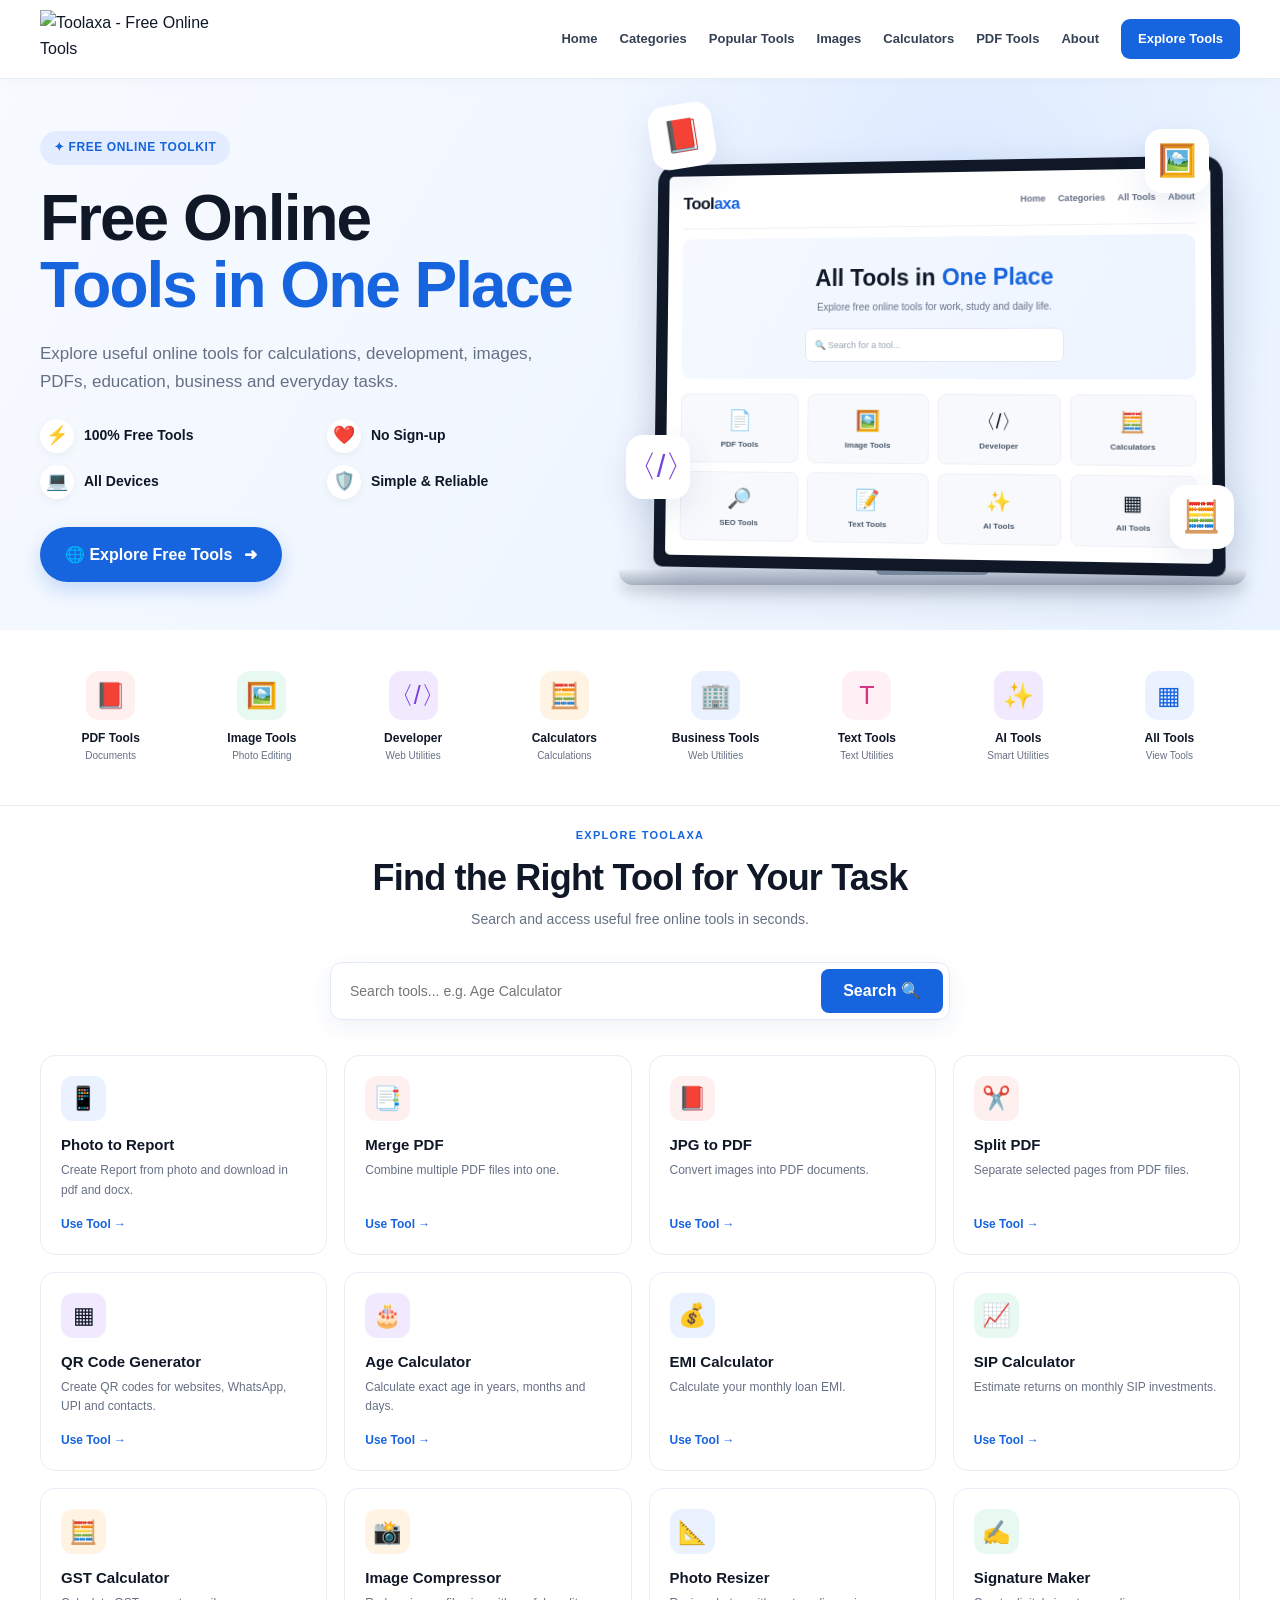
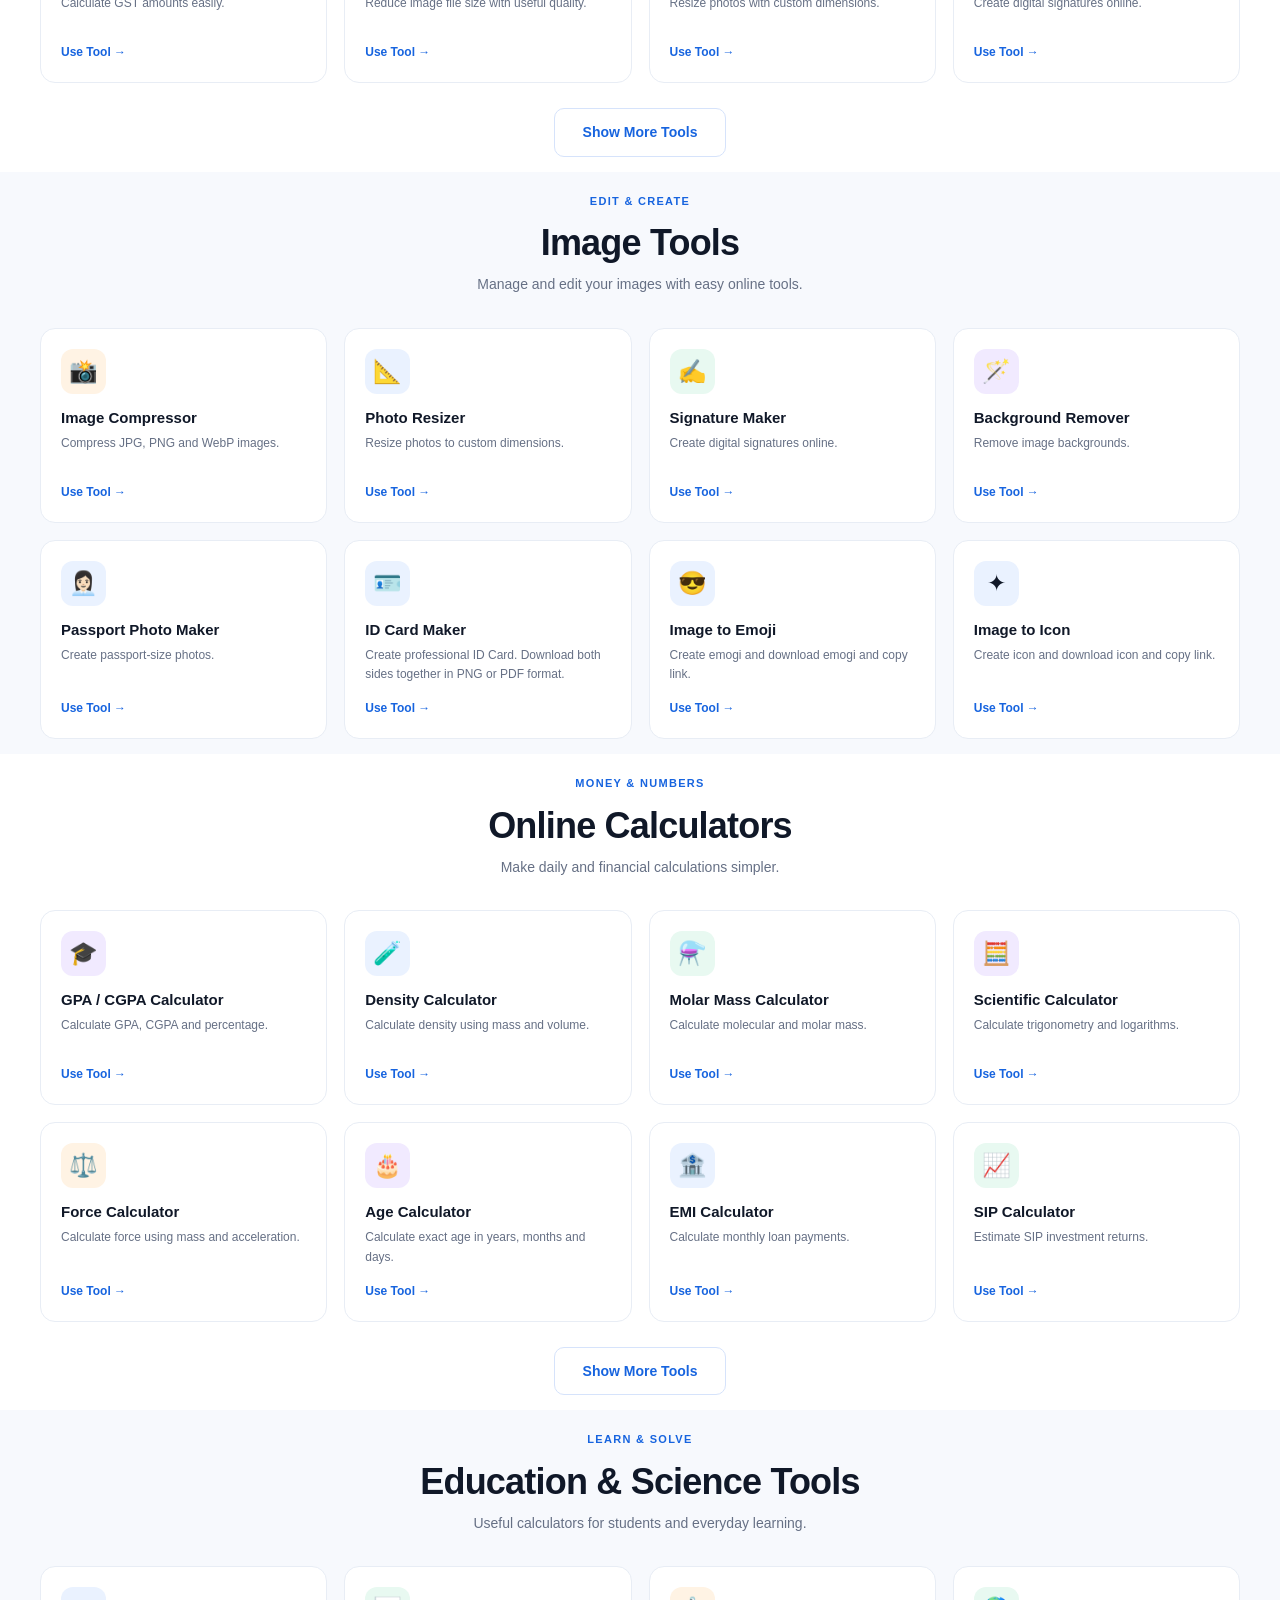
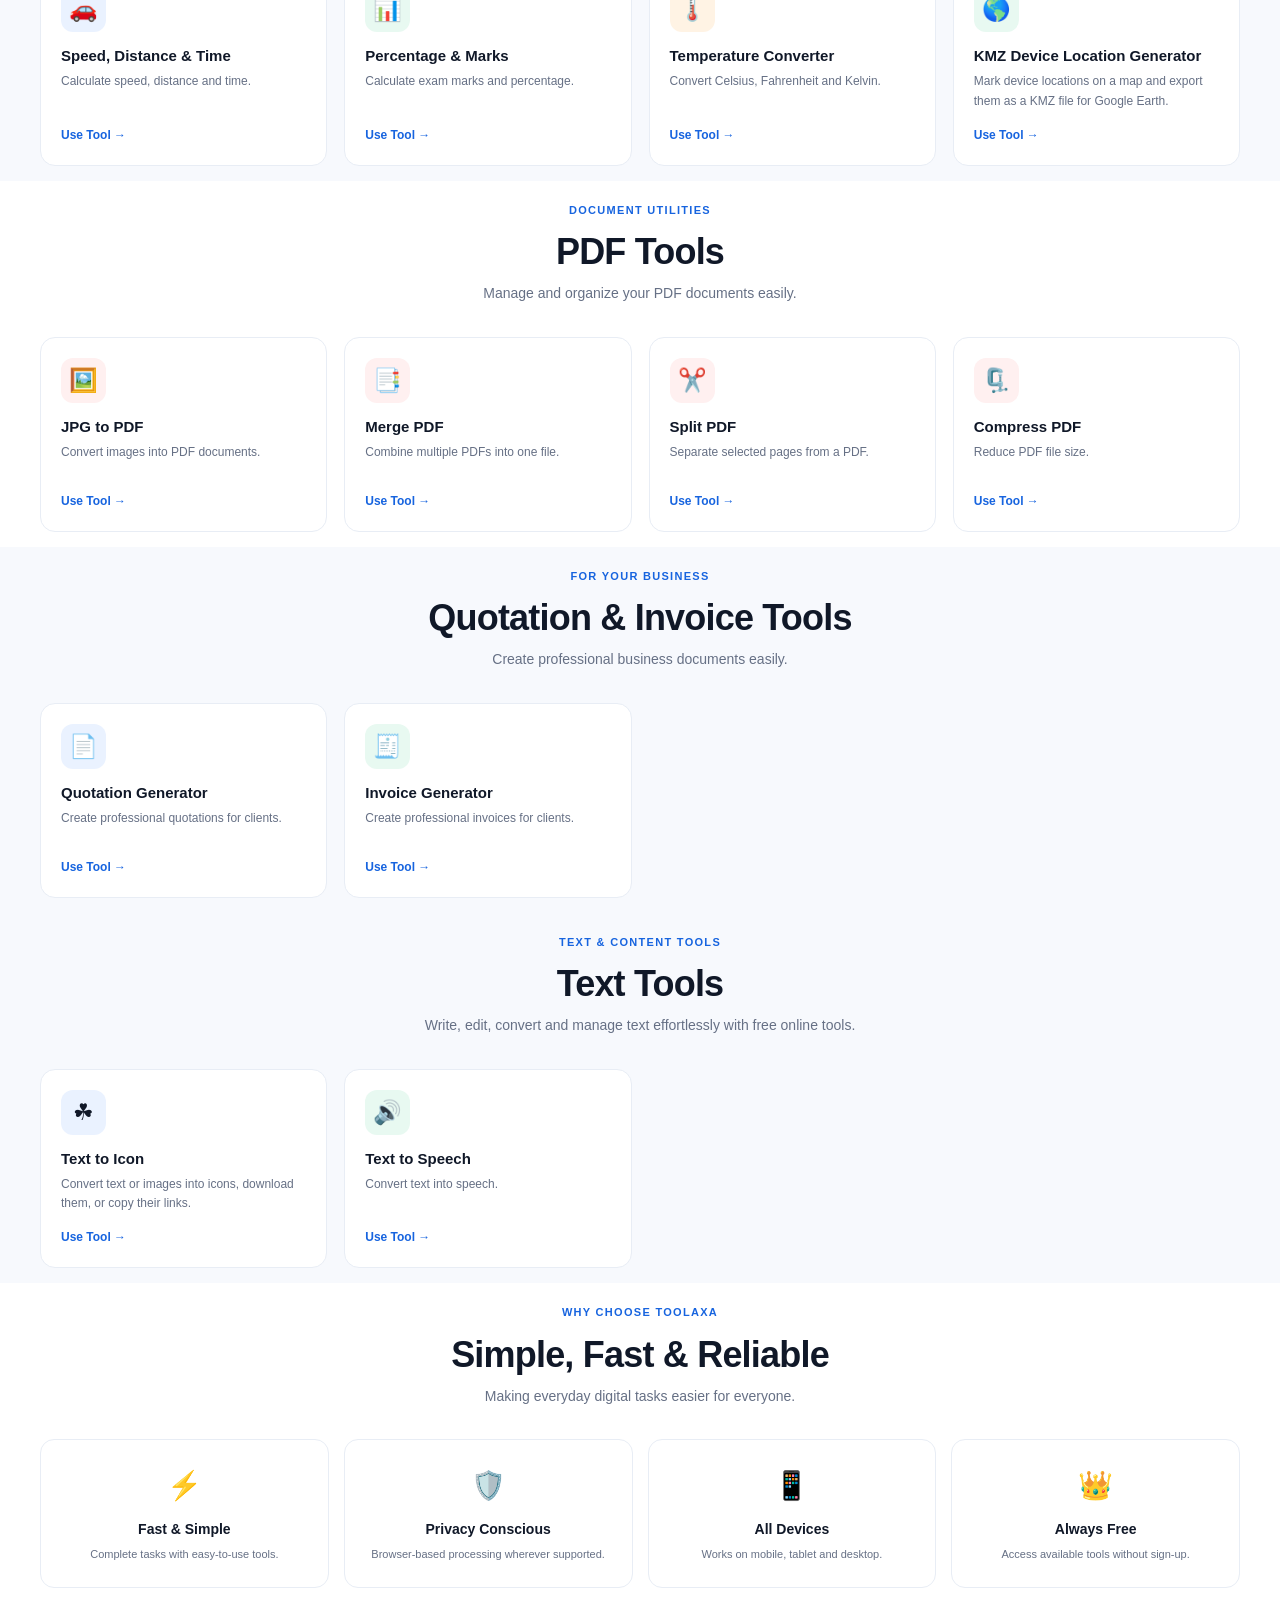
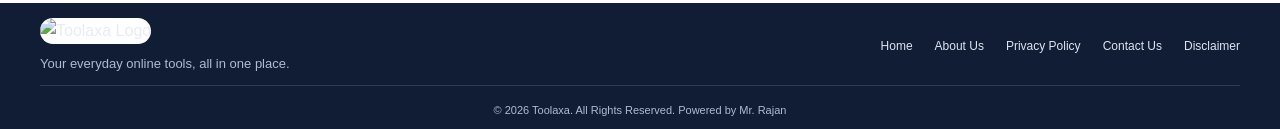
==== index.html @ 2c28c1c3 "some changes in photo-report-maker" ====
<!DOCTYPE html>
<html lang="en">
<head>
<meta charset="UTF-8">
<meta name="viewport" content="width=device-width, initial-scale=1.0">

<meta name="google-adsense-account" content="ca-pub-8835121966907756">

<title>Toolaxa - Free Online Tools in One Place</title>

<meta name="description" content="Explore free online tools at Toolaxa. Use calculators, PDF tools, image tools, education tools and business utilities. Fast, simple and free.">
<meta name="robots" content="index, follow">
<meta name="theme-color" content="#1764df">
<meta name="google-site-verification" content="oLRbp0exIiNsVlyNDaDzxBgcRH5KpdTVX0psPuLf41I">

<link rel="canonical" href="https://toolaxa.com/">
<link rel="icon" type="image/png" href="assets/images/favicon.png">

<meta property="og:type" content="website">
<meta property="og:title" content="Toolaxa - Free Online Tools">
<meta property="og:description" content="Free online tools for work, study and daily life.">
<meta property="og:url" content="https://toolaxa.com/">
<meta property="og:site_name" content="Toolaxa">
<meta name="twitter:card" content="summary">
<meta name="twitter:title" content="Toolaxa - Free Online Tools">
<meta name="twitter:description" content="Explore free online tools for everyday tasks.">

<!-- Google Analytics -->
<script async src="https://www.googletagmanager.com/gtag/js?id=G-05KPNRM3X5"></script>
<script>
window.dataLayer = window.dataLayer || [];
function gtag(){dataLayer.push(arguments);}
gtag('js', new Date());
gtag('config', 'G-05KPNRM3X5');
</script>

<style>
:root {
  --blue:#1764df;
  --dark-blue:#104bb4;
  --ink:#101828;
  --muted:#667085;
  --line:#e8edf5;
  --bg:#f5f9ff;
  --white:#fff;
  --shadow:0 12px 35px rgba(30,70,140,.10);
}

* {box-sizing:border-box;margin:0;padding:0;}

html {
  scroll-behavior:smooth;
  scroll-padding-top:90px;
}

body {
  font-family:Inter,Arial,Helvetica,sans-serif;
  color:var(--ink);
  background:#fff;
  line-height:1.6;
}

a {text-decoration:none;color:inherit;}
button,input {font:inherit;}
.container {width:min(1200px,calc(100% - 40px));margin:auto;}

/* HEADER */

.header {
  position:sticky;
  top:0;
  z-index:1000;
  background:rgba(255,255,255,.97);
  border-bottom:1px solid var(--line);
  box-shadow:0 3px 15px rgba(0,0,0,.025);
}

.nav {
  min-height:78px;
  display:flex;
  justify-content:space-between;
  align-items:center;
  gap:20px;
}

.logo img {
  width:195px;
  max-height:58px;
  object-fit:contain;
  display:block;
}

.nav-links {
  display:flex;
  align-items:center;
  gap:22px;
}

.nav-links a {
  font-size:13px;
  font-weight:700;
  color:#344054;
}

.nav-links a:hover {color:var(--blue);}

.nav-links .nav-btn {
  background:var(--blue);
  color:white;
  padding:10px 17px;
  border-radius:9px;
}

.menu-btn {
  display:none;
  border:1px solid var(--line);
  background:#fff;
  border-radius:9px;
  width:42px;
  height:42px;
  font-size:23px;
  cursor:pointer;
}

/* HERO */

.hero {
  position:relative;
  overflow:hidden;
  padding:25px 0 20px;
  background:
    radial-gradient(circle at 75% 20%,#dceaff 0,transparent 35%),
    linear-gradient(120deg,#f7faff,#eaf3ff);
}

.hero-grid {
  display:grid;
  grid-template-columns: .95fr 1.05fr;
  align-items:center;
  gap:30px;
}

.hero-content {position:relative;z-index:2;}

.eyebrow {
  display:inline-block;
  padding:7px 14px;
  border-radius:30px;
  background:#e4edff;
  color:var(--blue);
  font-weight:800;
  font-size:12px;
  letter-spacing:.6px;
}

.hero h1 {
  font-size:clamp(38px,5vw,64px);
  line-height:1.06;
  letter-spacing:-2px;
  margin:20px 0;
  font-weight:850;
}

.hero h1 span {color:var(--blue);}

.hero-desc {
  font-size:17px;
  color:var(--muted);
  max-width:510px;
  margin-bottom:23px;
}

.hero-points {
  display:grid;
  grid-template-columns:1fr 1fr;
  gap:12px 18px;
  margin:24px 0 28px;
}

.hero-point {
  display:flex;
  align-items:center;
  gap:10px;
  font-weight:700;
  font-size:14px;
}

.point-icon {
  width:34px;
  height:34px;
  border-radius:50%;
  display:grid;
  place-items:center;
  background:white;
  font-size:18px;
  box-shadow:0 3px 10px rgba(0,0,0,.05);
}

.main-btn {
  display:inline-flex;
  align-items:center;
  gap:12px;
  background:var(--blue);
  color:white;
  padding:15px 25px;
  border-radius:50px;
  font-weight:800;
  font-size:16px;
  box-shadow:0 8px 20px rgba(23,100,223,.22);
  transition:.2s;
}

.main-btn:hover {
  background:var(--dark-blue);
  transform:translateY(-2px);
}

/* LAPTOP MOCKUP */

.hero-visual {
  position:relative;
  min-width:0;
  padding:25px 0;
}

.float-icon {
  position:absolute;
  width:64px;
  height:64px;
  border-radius:17px;
  display:grid;
  place-items:center;
  font-size:31px;
  background:white;
  box-shadow:var(--shadow);
  z-index:3;
  animation:float 4s ease-in-out infinite;
}

.fi1 {top:0;left:4%;color:#e53b46;transform:rotate(-9deg);}
.fi2 {top:5%;right:5%;color:#169d75;animation-delay:.5s;}
.fi3 {bottom:22%;left:0;color:#7844db;animation-delay:1s;}
.fi4 {bottom:12%;right:1%;color:#ed961d;animation-delay:1.5s;}

@keyframes float {
  0%,100% {margin-top:0;}
  50% {margin-top:-10px;}
}

.laptop {
  position:relative;
  width:100%;
  max-width:570px;
  margin:30px auto 0;
  z-index:2;
}

.laptop-screen {
  background:#101827;
  padding:12px;
  border-radius:19px 19px 9px 9px;
  box-shadow:0 18px 40px rgba(20,40,80,.22);
  transform:perspective(1000px) rotateY(-5deg) rotateX(2deg);
}

.screen-content {
  min-height:300px;
  border-radius:5px;
  overflow:hidden;
  background:white;
  padding:15px;
}

.demo-header {
  display:flex;
  justify-content:space-between;
  align-items:center;
  border-bottom:1px solid #edf0f5;
  padding-bottom:12px;
  gap:8px;
}

.demo-logo {
  font-size:17px;
  font-weight:900;
  letter-spacing:-.6px;
}

.demo-logo span {color:var(--blue);}

.demo-menu {
  display:flex;
  gap:12px;
  color:#667085;
  font-size:9px;
  font-weight:700;
}

.demo-hero {
  text-align:center;
  padding:28px 5px 17px;
  background:linear-gradient(120deg,#f5f9ff,#edf4ff);
  margin-top:10px;
  border-radius:9px;
}

.demo-hero h3 {
  font-size:23px;
  line-height:1.2;
  margin-bottom:7px;
}

.demo-hero h3 span {color:var(--blue);}

.demo-hero p {
  color:#667085;
  font-size:10px;
}

.demo-search {
  background:white;
  padding:9px;
  border:1px solid #e1e8f5;
  border-radius:7px;
  max-width:260px;
  margin:13px auto 0;
  text-align:left;
  color:#98a2b3;
  font-size:9px;
}

.demo-grid {
  display:grid;
  grid-template-columns:repeat(4,1fr);
  gap:9px;
  margin-top:15px;
}

.demo-card {
  background:#f7f9fc;
  border:1px solid #edf0f5;
  border-radius:8px;
  padding:10px 4px;
  text-align:center;
  font-size:20px;
}

.demo-card small {
  display:block;
  font-size:8px;
  color:#475467;
  font-weight:700;
  margin-top:3px;
}

.laptop-base {
  width:110%;
  height:15px;
  margin-left:-5%;
  background:linear-gradient(#e8edf5,#a9b3c2);
  border-radius:2px 2px 18px 18px;
  box-shadow:0 8px 14px rgba(0,0,0,.14);
}

.laptop-base:after {
  content:"";
  display:block;
  width:18%;
  height:5px;
  margin:auto;
  background:#8d99aa;
  border-radius:0 0 7px 7px;
}

/* CATEGORY STRIP */

.category-section {
  padding:25px 0;
  background:#fff;
  border-bottom:1px solid var(--line);
}

.category-grid {
  display:grid;
  grid-template-columns:repeat(8,1fr);
  gap:10px;
}

.category {
  text-align:center;
  padding:15px 7px;
  border-radius:12px;
  transition:.2s;
  border:1px solid transparent;
}

.category:hover {
  transform:translateY(-4px);
  box-shadow:var(--shadow);
  border-color:var(--line);
}

.cat-icon {
  width:49px;
  height:49px;
  border-radius:13px;
  display:grid;
  place-items:center;
  font-size:25px;
  margin:0 auto 9px;
}

.category strong {
  display:block;
  font-size:12px;
}

.category small {
  display:block;
  color:var(--muted);
  font-size:10px;
}

.cat-red {background:#fff0f0;color:#e23b45;}
.cat-green {background:#e8f9f1;color:#129c70;}
.cat-purple {background:#f1eaff;color:#793de0;}
.cat-orange {background:#fff3e4;color:#e58a18;}
.cat-blue {background:#eaf2ff;color:#1764df;}
.cat-pink {background:#fff0f6;color:#d63384;}

/* SECTION COMMON */

.section {padding:15px 0;}
.section.soft {background:#f7f9fd;}

.section-heading {
  text-align:center;
  margin-bottom:32px;
}

.section-label {
  font-size:11px;
  color:var(--blue);
  font-weight:900;
  letter-spacing:1.3px;
  text-transform:uppercase;
}

.section-heading h2 {
  font-size:clamp(27px,3vw,36px);
  line-height:1.25;
  margin:8px 0;
  letter-spacing:-.8px;
}

.section-heading p {
  color:var(--muted);
  font-size:14px;
}

/* SEARCH */

.search-box {
  max-width:620px;
  margin:0 auto 35px;
  display:flex;
  padding:6px;
  background:#fff;
  border:1px solid #e3eaf5;
  border-radius:12px;
  box-shadow:0 7px 22px rgba(30,70,140,.07);
}

.search-box input {
  flex:1;
  min-width:0;
  border:0;
  outline:none;
  padding:11px 13px;
  font-size:14px;
}

.search-box button {
  background:var(--blue);
  color:white;
  border:0;
  border-radius:8px;
  padding:0 22px;
  font-weight:800;
  cursor:pointer;
}

.search-box button:hover {background:var(--dark-blue);}

/* TOOL CARDS */

.tools-grid {
  display:grid;
  grid-template-columns:repeat(4,minmax(0,1fr));
  gap:17px;
}

.tool-card {
  display:flex;
  flex-direction:column;
  min-height:195px;
  padding:20px;
  border:1px solid var(--line);
  border-radius:15px;
  background:white;
  transition:.22s;
}

.tool-card:hover {
  transform:translateY(-5px);
  border-color:#c5d6ff;
  box-shadow:var(--shadow);
}

.tool-card[hidden] {display:none!important;}

.tool-icon {
  width:45px;
  height:45px;
  display:grid;
  place-items:center;
  font-size:23px;
  border-radius:12px;
  margin-bottom:13px;
}

.tool-card h3 {
  font-size:15px;
  line-height:1.4;
  margin-bottom:6px;
}

.tool-card p {
  color:var(--muted);
  font-size:12px;
  margin-bottom:15px;
}

.tool-link {
  color:var(--blue);
  font-size:12px;
  font-weight:850;
  margin-top:auto;
}

.coming-soon {
  background:#fafbfc;
  border-style:dashed;
}

.coming-soon .tool-link {color:#929cac;}

.no-results {
  display:none;
  text-align:center;
  padding:20px;
  color:var(--muted);
  grid-column:1/-1;
}

.no-results.show {display:block;}

.color-red {background:#fff0f0;}
.color-blue {background:#eaf2ff;}
.color-green {background:#e8f9f1;}
.color-purple {background:#f1eaff;}
.color-orange {background:#fff3e4;}

/* BENEFITS */

.benefit-grid {
  display:grid;
  grid-template-columns:repeat(4,1fr);
  gap:15px;
}

.benefit {
  text-align:center;
  padding:24px 14px;
  border:1px solid var(--line);
  border-radius:14px;
  background:white;
}

.benefit-icon {
  font-size:28px;
  margin-bottom:9px;
}

.benefit h3 {font-size:14px;}
.benefit p {
  color:var(--muted);
  font-size:11px;
  margin-top:5px;
}

/* FOOTER */

.footer {
  background:#111d34;
  color:#e6ecf5;
  padding:15px 0 10px;
}

.footer-main {
  display:flex;
  justify-content:space-between;
  align-items:center;
  gap:15px;
  padding-bottom:10px;
}

.footer-brand img {
  width:190px;
  max-height:55px;
  object-fit:contain;
  background:#fff;
  border-radius: 15px;
}

.footer-brand p {
  color:#aebbd0;
  font-size:13px;
  margin-top:10px;
}

.footer-links {
  display:flex;
  flex-wrap:wrap;
  gap:12px 22px;
}

.footer-links a {
  font-size:12px;
  color:#dce4f3;
}

.footer-links a:hover {color:white;text-decoration:underline;}

.copyright {
  border-top:1px solid rgba(255,255,255,.13);
  padding-top:16px;
  text-align:center;
  font-size:11px;
  color:#aebbd0;
}

/* SHOW MORE / SHOW LESS */

.more-tools-btn {
  display: block;
  margin: 25px auto 0;
  padding: 12px 28px;
  border: 1px solid #d6e3fb;
  border-radius: 10px;
  background: #fff;
  color: var(--blue);
  font-size: 14px;
  font-weight: 800;
  cursor: pointer;
  transition: .2s;
}

.more-tools-btn:hover {
  background: #eaf2ff;
  border-color: var(--blue);
  transform: translateY(-2px);
}

.more-tools-btn[hidden] {
  display: none !important;
}

/* RESPONSIVE */

@media(max-width:1050px) {
  .nav-links {gap:12px;}
  .nav-links a {font-size:11px;}
  .category-grid {grid-template-columns:repeat(4,1fr);}
  .hero-grid {gap:15px;}
}

@media(max-width:760px) {
  .container {width:calc(100% - 30px);}
  .nav {min-height:68px;}
  .logo img {width:165px;}
  .menu-btn {display:block;}

  .nav-links {
    display:none;
    position:absolute;
    top:68px;
    left:0;
    right:0;
    background:white;
    padding:12px 20px 18px;
    border-bottom:1px solid var(--line);
    box-shadow:0 12px 20px rgba(0,0,0,.08);
    flex-direction:column;
    align-items:stretch;
    gap:0;
  }

  .nav-links.open {display:flex;}
  .nav-links a {
    padding:10px 5px;
    font-size:14px;
    border-bottom:1px solid #f0f2f7;
  }
  .nav-links .nav-btn {text-align:center;margin-top:10px;}

  .hero {padding:20px 0 15px;}
  .hero-grid {grid-template-columns:1fr;}
  .hero-content {text-align:center;}
  .hero-desc {margin:0 auto 20px;font-size:15px;}
  .hero h1 {font-size:43px;letter-spacing:-1.5px;}
  .hero-points {max-width:390px;margin:22px auto 25px;text-align:left;}
  .hero-visual {max-width:560px;width:100%;margin:auto;}
  .laptop {margin-top:25px;}
  .screen-content {min-height:260px;}
  .section {padding:15px 0;}
  .tools-grid {grid-template-columns:repeat(2,minmax(0,1fr));gap:12px;}
  .tool-card {padding:15px;min-height:190px;}
  .benefit-grid {grid-template-columns:repeat(2,1fr);}
  .footer-main {flex-direction:column;align-items:flex-start;}
}

@media(max-width:420px) {
  .hero h1 {font-size:36px;}
  .hero-points {gap:10px;}
  .hero-point {font-size:11px;}
  .point-icon {width:29px;height:29px;font-size:15px;}
  .float-icon {width:43px;height:43px;font-size:22px;}
  .screen-content {min-height:225px;padding:9px;}
  .demo-menu {gap:5px;font-size:7px;}
  .demo-logo {font-size:13px;}
  .demo-hero {padding:20px 4px 12px;}
  .demo-hero h3 {font-size:18px;}
  .demo-grid {gap:5px;}
  .demo-card {font-size:16px;padding:7px 2px;}
  .demo-card small {font-size:7px;}
  .category-grid {grid-template-columns:repeat(4,1fr);gap:5px;}
  .category {padding:10px 3px;}
  .cat-icon {width:40px;height:40px;font-size:21px;}
  .category strong {font-size:10px;}
  .category small {font-size:9px;}
  .tool-card {padding:12px;min-height:190px;}
  .tool-card h3 {font-size:13px;}
  .tool-card p {font-size:11px;}
  .search-box input {font-size:12px;padding:10px 7px;}
  .search-box button {padding:0 13px;font-size:12px;}
}

@media(prefers-reduced-motion:reduce) {
  *,*::before,*::after {
    scroll-behavior:auto!important;
    animation:none!important;
    transition:none!important;
  }
}
</style>
</head>

<body>

<!-- HEADER -->
<header class="header">
  <div class="container nav">
    <a href="index.html" class="logo" aria-label="Toolaxa Home">
      <img src="assets/images/toolaxa-logo.png"
           alt="Toolaxa - Free Online Tools"
           width="195" height="58">
    </a>

    <button class="menu-btn" id="menuBtn"
            aria-label="Open menu"
            aria-expanded="false">☰</button>

    <nav class="nav-links" id="navLinks">
      <a href="#home">Home</a>
      <a href="#categories">Categories</a>
      <a href="#popular">Popular Tools</a>
      <a href="#image-tools">Images</a>
      <a href="#calculators">Calculators</a>
      <a href="#pdf-tools">PDF Tools</a>
      <a href="about.html">About</a>
      <a href="#popular" class="nav-btn">Explore Tools</a>
    </nav>
  </div>
</header>

<main>

<!-- HERO SECTION -->
<section class="hero" id="home">
  <div class="container hero-grid">

    <div class="hero-content">
      <span class="eyebrow">✦ FREE ONLINE TOOLKIT</span>

      <h1>
        Free Online<br>
        <span>Tools in One Place</span>
      </h1>

      <p class="hero-desc">
        Explore useful online tools for calculations, development,
        images, PDFs, education, business and everyday tasks.
      </p>

      <div class="hero-points">
        <div class="hero-point">
          <span class="point-icon">⚡</span>
          100% Free Tools
        </div>
        <div class="hero-point">
          <span class="point-icon">❤️</span>
          No Sign-up
        </div>
        <div class="hero-point">
          <span class="point-icon">💻</span>
          All Devices
        </div>
        <div class="hero-point">
          <span class="point-icon">🛡️</span>
          Simple & Reliable
        </div>
      </div>

      <a href="#categories" class="main-btn">
        🌐 Explore Free Tools <span>➜</span>
      </a>
    </div>

    <!-- LAPTOP MOCKUP -->
    <div class="hero-visual">

      <div class="float-icon fi1">📕</div>
      <div class="float-icon fi2">🖼️</div>
      <div class="float-icon fi3">〈/〉</div>
      <div class="float-icon fi4">🧮</div>

      <div class="laptop">
        <div class="laptop-screen">
          <div class="screen-content">

            <div class="demo-header">
              <div class="demo-logo">
                Tool<span>axa</span>
              </div>
              <div class="demo-menu">
                <span>Home</span>
                <span>Categories</span>
                <span>All Tools</span>
                <span>About</span>
              </div>
            </div>

            <div class="demo-hero">
              <h3>All Tools in <span>One Place</span></h3>
              <p>Explore free online tools for work, study and daily life.</p>
              <div class="demo-search">🔍 Search for a tool...</div>
            </div>

            <div class="demo-grid">
              <div class="demo-card">📄<small>PDF Tools</small></div>
              <div class="demo-card">🖼️<small>Image Tools</small></div>
              <div class="demo-card">〈/〉<small>Developer</small></div>
              <div class="demo-card">🧮<small>Calculators</small></div>
              <div class="demo-card">🔎<small>SEO Tools</small></div>
              <div class="demo-card">📝<small>Text Tools</small></div>
              <div class="demo-card">✨<small>AI Tools</small></div>
              <div class="demo-card">▦<small>All Tools</small></div>
            </div>

          </div>
        </div>
        <div class="laptop-base"></div>
      </div>

    </div>
  </div>
</section>

<!-- CATEGORIES -->
<section class="category-section" id="categories">
  <div class="container category-grid">

    <a href="#pdf-tools" class="category">
      <div class="cat-icon cat-red">📕</div>
      <strong>PDF Tools</strong>
      <small>Documents</small>
    </a>

    <a href="#image-tools" class="category">
      <div class="cat-icon cat-green">🖼️</div>
      <strong>Image Tools</strong>
      <small>Photo Editing</small>
    </a>

    <a href="#education-science" class="category">
      <div class="cat-icon cat-purple">〈/〉</div>
      <strong>Developer</strong>
      <small>Web Utilities</small>
    </a>

    <a href="#calculators" class="category">
      <div class="cat-icon cat-orange">🧮</div>
      <strong>Calculators</strong>
      <small>Calculations</small>
    </a>

    <a href="#business-tools" class="category">
      <div class="cat-icon cat-blue">🏢</div>
      <strong>Business Tools</strong>
      <small>Web Utilities</small>
    </a>

    <a href="#text-tools" class="category">
      <div class="cat-icon cat-pink">T</div>
      <strong>Text Tools</strong>
      <small>Text Utilities</small>
    </a>

    <a href="#popular" class="category">
      <div class="cat-icon cat-purple">✨</div>
      <strong>AI Tools</strong>
      <small>Smart Utilities</small>
    </a>

    <a href="#popular" class="category">
      <div class="cat-icon cat-blue">▦</div>
      <strong>All Tools</strong>
      <small>View Tools</small>
    </a>

  </div>
</section>

<!-- SEARCH AND POPULAR TOOLS -->
<section class="section" id="popular">
  <div class="container">

    <div class="section-heading">
      <span class="section-label">EXPLORE TOOLAXA</span>
      <h2>Find the Right Tool for Your Task</h2>
      <p>Search and access useful free online tools in seconds.</p>
    </div>

    <form class="search-box" id="toolSearch">
      <input type="search" id="searchInput"
             placeholder="Search tools... e.g. Age Calculator"
             aria-label="Search tools">
      <button type="submit">Search 🔍</button>
    </form>

    <div class="tools-grid" id="searchResults">

      <a href="photo-report-maker.html" class="tool-card">
        <div class="tool-icon color-blue">📱</div>
        <h3>Photo to Report</h3>
        <p>Create Report from photo and download in pdf and docx.</p>
        <span class="tool-link">Use Tool →</span>
      </a>

      <a href="tools/merge-pdf.html" class="tool-card"
         data-search="merge combine join pdf">
        <div class="tool-icon color-red">📑</div>
        <h3>Merge PDF</h3>
        <p>Combine multiple PDF files into one.</p>
        <span class="tool-link">Use Tool →</span>
      </a>

      <a href="tools/image-to-pdf.html" class="tool-card"
         data-search="image jpg photo to pdf converter">
        <div class="tool-icon color-red">📕</div>
        <h3>JPG to PDF</h3>
        <p>Convert images into PDF documents.</p>
        <span class="tool-link">Use Tool →</span>
      </a>

      <a href="tools/split-pdf.html" class="tool-card"
         data-search="split pdf pages">
        <div class="tool-icon color-red">✂️</div>
        <h3>Split PDF</h3>
        <p>Separate selected pages from PDF files.</p>
        <span class="tool-link">Use Tool →</span>
      </a>

      <a href="tools/qr-code-generator.html" class="tool-card"
         data-search="qr code generator website whatsapp upi contact">
        <div class="tool-icon color-purple">▦</div>
        <h3>QR Code Generator</h3>
        <p>Create QR codes for websites, WhatsApp, UPI and contacts.</p>
        <span class="tool-link">Use Tool →</span>
      </a>

      <a href="tools/age-calculator.html" class="tool-card"
         data-search="age calculator birthday date">
        <div class="tool-icon color-purple">🎂</div>
        <h3>Age Calculator</h3>
        <p>Calculate exact age in years, months and days.</p>
        <span class="tool-link">Use Tool →</span>
      </a>

      <a href="tools/emi-calculator.html" class="tool-card"
         data-search="emi loan monthly payment">
        <div class="tool-icon color-blue">💰</div>
        <h3>EMI Calculator</h3>
        <p>Calculate your monthly loan EMI.</p>
        <span class="tool-link">Use Tool →</span>
      </a>

      <a href="tools/sip-calculator.html" class="tool-card"
         data-search="sip mutual fund investment">
        <div class="tool-icon color-green">📈</div>
        <h3>SIP Calculator</h3>
        <p>Estimate returns on monthly SIP investments.</p>
        <span class="tool-link">Use Tool →</span>
      </a>

      <a href="tools/gst-calculator.html" class="tool-card"
         data-search="gst tax calculator">
        <div class="tool-icon color-orange">🧮</div>
        <h3>GST Calculator</h3>
        <p>Calculate GST amounts easily.</p>
        <span class="tool-link">Use Tool →</span>
      </a>

      <a href="tools/image-compressor.html" class="tool-card"
         data-search="image photo compressor jpg png webp">
        <div class="tool-icon color-orange">📸</div>
        <h3>Image Compressor</h3>
        <p>Reduce image file size with useful quality.</p>
        <span class="tool-link">Use Tool →</span>
      </a>

      <a href="tools/photo-resizer.html" class="tool-card"
         data-search="photo image resizer resize">
        <div class="tool-icon color-blue">📐</div>
        <h3>Photo Resizer</h3>
        <p>Resize photos with custom dimensions.</p>
        <span class="tool-link">Use Tool →</span>
      </a>

      <a href="tools/signature-maker.html" class="tool-card"
         data-search="signature maker digital signature">
        <div class="tool-icon color-green">✍️</div>
        <h3>Signature Maker</h3>
        <p>Create digital signatures online.</p>
        <span class="tool-link">Use Tool →</span>
      </a>

      <a href="tools/background-remover.html" class="tool-card"
         data-search="background remover image">
        <div class="tool-icon color-purple">🪄</div>
        <h3>Background Remover</h3>
        <p>Remove backgrounds from images.</p>
        <span class="tool-link">Use Tool →</span>
      </a>

      <a href="tools/passport-photo-maker.html" class="tool-card"
         data-search="passport size photo maker">
        <div class="tool-icon color-blue">🪪</div>
        <h3>Passport Photo Maker</h3>
        <p>Create passport-size photographs.</p>
        <span class="tool-link">Use Tool →</span>
      </a>

      <a href="tools/scientific-calculator.html" class="tool-card"
         data-search="scientific calculator mathematics">
        <div class="tool-icon color-purple">🧮</div>
        <h3>Scientific Calculator</h3>
        <p>Calculate trigonometry, logarithms and more.</p>
        <span class="tool-link">Use Tool →</span>
      </a>

      <a href="tools/speed-distance-time.html" class="tool-card"
         data-search="speed distance time calculator">
        <div class="tool-icon color-blue">🚗</div>
        <h3>Speed, Distance & Time</h3>
        <p>Calculate speed, distance and travel time.</p>
        <span class="tool-link">Use Tool →</span>
      </a>

      <a href="tools/force-calculator.html" class="tool-card"
         data-search="force mass acceleration physics">
        <div class="tool-icon color-orange">⚖️</div>
        <h3>Force Calculator</h3>
        <p>Calculate force using mass and acceleration.</p>
        <span class="tool-link">Use Tool →</span>
      </a>

      <a href="tools/percentage-marks-calculator.html" class="tool-card"
         data-search="percentage marks exam result">
        <div class="tool-icon color-green">📊</div>
        <h3>Percentage & Marks</h3>
        <p>Calculate marks and exam percentage.</p>
        <span class="tool-link">Use Tool →</span>
      </a>

      <a href="tools/gpa-cgpa-calculator.html" class="tool-card"
         data-search="gpa cgpa grade percentage">
        <div class="tool-icon color-purple">🎓</div>
        <h3>GPA / CGPA Calculator</h3>
        <p>Calculate GPA, CGPA and percentage.</p>
        <span class="tool-link">Use Tool →</span>
      </a>

      <a href="tools/density-calculator.html" class="tool-card"
         data-search="density mass volume">
        <div class="tool-icon color-blue">🧪</div>
        <h3>Density Calculator</h3>
        <p>Calculate density using mass and volume.</p>
        <span class="tool-link">Use Tool →</span>
      </a>

      <a href="tools/molar-mass-calculator.html" class="tool-card"
         data-search="molar mass chemistry molecular">
        <div class="tool-icon color-green">⚗️</div>
        <h3>Molar Mass Calculator</h3>
        <p>Calculate molecular and molar mass.</p>
        <span class="tool-link">Use Tool →</span>
      </a>

      <a href="tools/temperature-converter.html" class="tool-card"
         data-search="temperature converter celsius fahrenheit kelvin">
        <div class="tool-icon color-orange">🌡️</div>
        <h3>Temperature Converter</h3>
        <p>Convert Celsius, Fahrenheit and Kelvin.</p>
        <span class="tool-link">Use Tool →</span>
      </a>

      <a href="tools/quotation-generator.html" class="tool-card"
         data-search="quotation generator business estimate">
        <div class="tool-icon color-blue">📄</div>
        <h3>Quotation Generator</h3>
        <p>Create professional quotations for clients.</p>
        <span class="tool-link">Use Tool →</span>
      </a>

      <a href="tools/invoice-generator.html" class="tool-card"
         data-search="invoice generator gst bill">
        <div class="tool-icon color-green">🧾</div>
        <h3>Invoice Generator</h3>
        <p>Create professional business invoices.</p>
        <span class="tool-link">Use Tool →</span>
      </a>

      <a href="tools/internet-speed-test.html" class="tool-card"
         data-search="internet speed test download upload ping">
        <div class="tool-icon color-blue">📶</div>
        <h3>Internet Speed Test</h3>
        <p>Test your internet connection for free.</p>
        <span class="tool-link">Use Tool →</span>
      </a>

      <div class="no-results" id="noResults">
        No matching tools found. Please try another search.
      </div>

    </div>
  </div>
</section>

<!-- IMAGE TOOLS -->
<section class="section soft" id="image-tools">
  <div class="container">
    <div class="section-heading">
      <span class="section-label">EDIT & CREATE</span>
      <h2>Image Tools</h2>
      <p>Manage and edit your images with easy online tools.</p>
    </div>

    <div class="tools-grid">
      <a href="tools/image-compressor.html" class="tool-card">
        <div class="tool-icon color-orange">📸</div>
        <h3>Image Compressor</h3>
        <p>Compress JPG, PNG and WebP images.</p>
        <span class="tool-link">Use Tool →</span>
      </a>
      <a href="tools/photo-resizer.html" class="tool-card">
        <div class="tool-icon color-blue">📐</div>
        <h3>Photo Resizer</h3>
        <p>Resize photos to custom dimensions.</p>
        <span class="tool-link">Use Tool →</span>
      </a>
      <a href="tools/signature-maker.html" class="tool-card">
        <div class="tool-icon color-green">✍️</div>
        <h3>Signature Maker</h3>
        <p>Create digital signatures online.</p>
        <span class="tool-link">Use Tool →</span>
      </a>
      <a href="tools/background-remover.html" class="tool-card">
        <div class="tool-icon color-purple">🪄</div>
        <h3>Background Remover</h3>
        <p>Remove image backgrounds.</p>
        <span class="tool-link">Use Tool →</span>
      </a>
      <a href="tools/passport-photo-maker.html" class="tool-card">
        <div class="tool-icon color-blue">👩🏻‍💼</div>
        <h3>Passport Photo Maker</h3>
        <p>Create passport-size photos.</p>
        <span class="tool-link">Use Tool →</span>
      </a>
      <a href="tools/id-card-maker.html" class="tool-card">
        <div class="tool-icon color-blue">🪪</div>
        <h3>ID Card Maker</h3>
        <p>Create professional ID Card. Download both sides together in PNG or PDF format.</p>
        <span class="tool-link">Use Tool →</span>
      </a>
      <a href="tools/image-to-emoji.html" class="tool-card">
        <div class="tool-icon color-blue">😎</div>
        <h3>Image to Emoji</h3>
        <p>Create emogi and download emogi and copy link.</p>
        <span class="tool-link">Use Tool →</span>
      </a>
      <a href="tools/image-to-icon.html" class="tool-card">
        <div class="tool-icon color-blue">✦</div>
        <h3>Image to Icon</h3>
        <p>Create icon and download icon and copy link.</p>
        <span class="tool-link">Use Tool →</span>
      </a>

    </div>
  </div>
</section>

<!-- CALCULATORS -->
<section class="section" id="calculators">
  <div class="container">
    <div class="section-heading">
      <span class="section-label">MONEY & NUMBERS</span>
      <h2>Online Calculators</h2>
      <p>Make daily and financial calculations simpler.</p>
    </div>

    <div class="tools-grid">
      <a href="tools/gpa-cgpa-calculator.html" class="tool-card">
        <div class="tool-icon color-purple">🎓</div>
        <h3>GPA / CGPA Calculator</h3>
        <p>Calculate GPA, CGPA and percentage.</p>
        <span class="tool-link">Use Tool →</span>
      </a>
      <a href="tools/density-calculator.html" class="tool-card">
        <div class="tool-icon color-blue">🧪</div>
        <h3>Density Calculator</h3>
        <p>Calculate density using mass and volume.</p>
        <span class="tool-link">Use Tool →</span>
      </a>
      <a href="tools/molar-mass-calculator.html" class="tool-card">
        <div class="tool-icon color-green">⚗️</div>
        <h3>Molar Mass Calculator</h3>
        <p>Calculate molecular and molar mass.</p>
        <span class="tool-link">Use Tool →</span>
      </a>
      <a href="tools/scientific-calculator.html" class="tool-card">
        <div class="tool-icon color-purple">🧮</div>
        <h3>Scientific Calculator</h3>
        <p>Calculate trigonometry and logarithms.</p>
        <span class="tool-link">Use Tool →</span>
      </a>
      <a href="tools/force-calculator.html" class="tool-card">
        <div class="tool-icon color-orange">⚖️</div>
        <h3>Force Calculator</h3>
        <p>Calculate force using mass and acceleration.</p>
        <span class="tool-link">Use Tool →</span>
      </a>
      <a href="tools/age-calculator.html" class="tool-card">
        <div class="tool-icon color-purple">🎂</div>
        <h3>Age Calculator</h3>
        <p>Calculate exact age in years, months and days.</p>
        <span class="tool-link">Use Tool →</span>
      </a>
      <a href="tools/emi-calculator.html" class="tool-card">
        <div class="tool-icon color-blue">🏦</div>
        <h3>EMI Calculator</h3>
        <p>Calculate monthly loan payments.</p>
        <span class="tool-link">Use Tool →</span>
      </a>
      <a href="tools/sip-calculator.html" class="tool-card">
        <div class="tool-icon color-green">📈</div>
        <h3>SIP Calculator</h3>
        <p>Estimate SIP investment returns.</p>
        <span class="tool-link">Use Tool →</span>
      </a>
      <a href="tools/gst-calculator.html" class="tool-card">
        <div class="tool-icon color-orange">🧮</div>
        <h3>GST Calculator</h3>
        <p>Calculate GST amounts quickly.</p>
        <span class="tool-link">Use Tool →</span>
      </a>
      <a href="tools/ip-calculator.html" class="tool-card">
        <div class="tool-icon color-orange">🔢</div>
        <h3>IP Calculator</h3>
        <p>Calculate IPv4 network details.</p>
        <span class="tool-link">Use Tool →</span>
      </a>
      <a href="tools/bmi-calculator.html" class="tool-card">
        <div class="tool-icon color-green">⚖️</div>
        <h3>BMI Calculator</h3>
        <p>Calculate your Body Mass Index.</p>
        <span class="tool-link">Use Tool →</span>
      </a>
    </div>
  </div>
</section>

<!-- EDUCATION & SCIENCE -->
<section class="section soft" id="education-science">
  <div class="container">
    <div class="section-heading">
      <span class="section-label">LEARN & SOLVE</span>
      <h2>Education & Science Tools</h2>
      <p>Useful calculators for students and everyday learning.</p>
    </div>

    <div class="tools-grid">
      <a href="tools/speed-distance-time.html" class="tool-card">
        <div class="tool-icon color-blue">🚗</div>
        <h3>Speed, Distance & Time</h3>
        <p>Calculate speed, distance and time.</p>
        <span class="tool-link">Use Tool →</span>
      </a>
      <a href="tools/percentage-marks-calculator.html" class="tool-card">
        <div class="tool-icon color-green">📊</div>
        <h3>Percentage & Marks</h3>
        <p>Calculate exam marks and percentage.</p>
        <span class="tool-link">Use Tool →</span>
      </a>
      <a href="tools/temperature-converter.html" class="tool-card">
        <div class="tool-icon color-orange">🌡️</div>
        <h3>Temperature Converter</h3>
        <p>Convert Celsius, Fahrenheit and Kelvin.</p>
        <span class="tool-link">Use Tool →</span>
      </a>
      <a href="tools/kmz-device-location.html" class="tool-card">
        <div class="tool-icon color-green">🌎</div>
        <h3>KMZ Device Location Generator</h3>
        <p>Mark device locations on a map and export them as a KMZ file for Google Earth.</p>
        <span class="tool-link">Use Tool →</span>
      </a>
    </div>
  </div>
</section>

<!-- PDF TOOLS -->
<section class="section" id="pdf-tools">
  <div class="container">
    <div class="section-heading">
      <span class="section-label">DOCUMENT UTILITIES</span>
      <h2>PDF Tools</h2>
      <p>Manage and organize your PDF documents easily.</p>
    </div>

    <div class="tools-grid">
      <a href="tools/image-to-pdf.html" class="tool-card">
        <div class="tool-icon color-red">🖼️</div>
        <h3>JPG to PDF</h3>
        <p>Convert images into PDF documents.</p>
        <span class="tool-link">Use Tool →</span>
      </a>
      <a href="tools/merge-pdf.html" class="tool-card">
        <div class="tool-icon color-red">📑</div>
        <h3>Merge PDF</h3>
        <p>Combine multiple PDFs into one file.</p>
        <span class="tool-link">Use Tool →</span>
      </a>
      <a href="tools/split-pdf.html" class="tool-card">
        <div class="tool-icon color-red">✂️</div>
        <h3>Split PDF</h3>
        <p>Separate selected pages from a PDF.</p>
        <span class="tool-link">Use Tool →</span>
      </a>

      <a href="tools/compress-pdf.html" class="tool-card">
        <div class="tool-icon color-red">🗜️</div>
        <h3>Compress PDF</h3>
        <p>Reduce PDF file size.</p>
        <span class="tool-link">Use Tool →</span>
      </a>

    </div>
  </div>
</section>

<!-- BUSINESS TOOLS -->
<section class="section soft" id="business-tools">
  <div class="container">
    <div class="section-heading">
      <span class="section-label">FOR YOUR BUSINESS</span>
      <h2>Quotation & Invoice Tools</h2>
      <p>Create professional business documents easily.</p>
    </div>

    <div class="tools-grid">
      <a href="tools/quotation-generator.html" class="tool-card">
        <div class="tool-icon color-blue">📄</div>
        <h3>Quotation Generator</h3>
        <p>Create professional quotations for clients.</p>
        <span class="tool-link">Use Tool →</span>
      </a>
      <a href="tools/invoice-generator.html" class="tool-card">
        <div class="tool-icon color-green">🧾</div>
        <h3>Invoice Generator</h3>
        <p>Create professional invoices for clients.</p>
        <span class="tool-link">Use Tool →</span>
      </a>

    </div>
  </div>
</section>

      <!-- TEXT TOOLS -->
      <section class="section soft" id="text-tools">
        <div class="container">
          <div class="section-heading">
            <span class="section-label">TEXT & CONTENT TOOLS</span>
            <h2>Text Tools</h2>
            <p>Write, edit, convert and manage text effortlessly with free online tools.</p>
          </div>

          <div class="tools-grid">
            <a href="tools/text-to-icon.html" class="tool-card">
              <div class="tool-icon color-blue">☘︎</div>
              <h3>Text to Icon</h3>
              <p>Convert text or images into icons, download them, or copy their links.</p>
              <span class="tool-link">Use Tool →</span>
            </a>
            <a href="tools/text-to-voice.html" class="tool-card"
              data-search="text to voice speech audio">
              <div class="tool-icon color-green">🔊</div>
              <h3>Text to Speech</h3>
              <p>Convert text into speech.</p>
              <span class="tool-link">Use Tool →</span>
            </a>
            
          </div>
        </div>
      </section>

<!-- WHY TOOLAXA -->
<section class="section" id="about">
  <div class="container">
    <div class="section-heading">
      <span class="section-label">WHY CHOOSE TOOLAXA</span>
      <h2>Simple, Fast & Reliable</h2>
      <p>Making everyday digital tasks easier for everyone.</p>
    </div>

    <div class="benefit-grid">
      <div class="benefit">
        <div class="benefit-icon">⚡</div>
        <h3>Fast & Simple</h3>
        <p>Complete tasks with easy-to-use tools.</p>
      </div>
      <div class="benefit">
        <div class="benefit-icon">🛡️</div>
        <h3>Privacy Conscious</h3>
        <p>Browser-based processing wherever supported.</p>
      </div>
      <div class="benefit">
        <div class="benefit-icon">📱</div>
        <h3>All Devices</h3>
        <p>Works on mobile, tablet and desktop.</p>
      </div>
      <div class="benefit">
        <div class="benefit-icon">👑</div>
        <h3>Always Free</h3>
        <p>Access available tools without sign-up.</p>
      </div>
    </div>
  </div>
</section>

</main>

<!-- FOOTER -->
<footer class="footer">
  <div class="container">

    <div class="footer-main">
      <div class="footer-brand">
        <a href="index.html">
          <img src="assets/images/toolaxa-logo.png"
               alt="Toolaxa Logo" width="190" height="55">
        </a>
        <p>Your everyday online tools, all in one place.</p>
      </div>

      <nav class="footer-links">
        <a href="index.html">Home</a>
        <a href="about.html">About Us</a>
        <a href="privacy-policy.html">Privacy Policy</a>
        <a href="contact.html">Contact Us</a>
        <a href="disclaimer.html">Disclaimer</a>
      </nav>
    </div>

    <div class="copyright">
      © 2026 Toolaxa. All Rights Reserved. Powered by Mr. Rajan
    </div>

  </div>
</footer>

<script>
// ================================
// MOBILE MENU
// ================================
const menuBtn = document.getElementById("menuBtn");
const navLinks = document.getElementById("navLinks");

menuBtn.addEventListener("click", function () {
  const opened = navLinks.classList.toggle("open");

  menuBtn.textContent = opened ? "×" : "☰";
  menuBtn.setAttribute("aria-expanded", String(opened));
  menuBtn.setAttribute(
    "aria-label",
    opened ? "Close menu" : "Open menu"
  );
});

navLinks.querySelectorAll("a").forEach(link => {
  link.addEventListener("click", () => {
    navLinks.classList.remove("open");
    menuBtn.textContent = "☰";
    menuBtn.setAttribute("aria-expanded", "false");
  });
});


// ================================
// SHOW MORE / SHOW LESS SETTINGS
// ================================

// Mobile and Desktop visible card limits
const toolLimits = {
  popular: {
    mobile: 8,
    desktop: 12
  },

  "image-tools": {
    mobile: 6,
    desktop: 8
  },

  calculators: {
    mobile: 6,
    desktop: 8
  },

  "education-science": {
    mobile: 4,
    desktop: 4
  },

  "pdf-tools": {
    mobile: 9,
    desktop: 11
  },

  "business-tools": {
    mobile: 2,
    desktop: 2
  },

  "text-tools": {
    mobile: 2,
    desktop: 4
  }
};


// ================================
// INITIALIZE ALL TOOL SECTIONS
// ================================
const toolGrids = document.querySelectorAll(".tools-grid");

toolGrids.forEach(grid => {
  const section = grid.closest("section");
  if (!section) return;

  const sectionId = section.id;
  const limits = toolLimits[sectionId];

  if (!limits) return;

  const cards = Array.from(
    grid.querySelectorAll(".tool-card")
  );

  // Empty or small sections don't need a More button
  if (cards.length <= limits.mobile) return;

  let expanded = false;

  // Create More / Less button
  const moreButton = document.createElement("button");

  moreButton.type = "button";
  moreButton.className = "more-tools-btn";
  moreButton.textContent = "Show More Tools";
  moreButton.setAttribute("aria-expanded", "false");

  // Place button below tool grid
  grid.insertAdjacentElement("afterend", moreButton);

  function updateTools() {
    const isMobile = window.matchMedia("(max-width: 760px)").matches;

    const visibleLimit = isMobile
      ? limits.mobile
      : limits.desktop;

    cards.forEach((card, index) => {
      card.hidden = !expanded && index >= visibleLimit;
    });

    // Show button only when tools exceed the visible limit
    moreButton.hidden = cards.length <= visibleLimit;

    moreButton.textContent = expanded
      ? "Show Less"
      : "Show More Tools";

    moreButton.setAttribute(
      "aria-expanded",
      String(expanded)
    );
  }

  moreButton.addEventListener("click", function () {
  expanded = !expanded;
  updateTools();

  // Show Less click hone par usi section par scroll kare
  if (!expanded) {
    section.scrollIntoView({
      behavior: "smooth",
      block: "start"
    });
  }
});

  // Update layout if device size changes
  window.addEventListener("resize", updateTools);

  updateTools();
});


// ================================
// TOOL SEARCH (POPULAR SECTION)
// ================================
const searchForm = document.getElementById("toolSearch");
const searchInput = document.getElementById("searchInput");

const allCards = Array.from(
  document.querySelectorAll("#searchResults .tool-card")
);

const noResults = document.getElementById("noResults");

const popularMoreButton = document.querySelector(
  "#searchResults + .more-tools-btn"
);

// Get initial visible limit for popular tools
function getPopularLimit() {
  const isMobile = window.matchMedia("(max-width: 760px)").matches;
  return isMobile ? 8 : 12;
}


// Search filter function
function filterTools() {
  const query = searchInput.value.trim().toLowerCase();
  let found = 0;

  allCards.forEach(card => {
    const text = (
      card.innerText + " " +
      (card.dataset.search || "")
    ).toLowerCase();

    const match = text.includes(query);

    card.hidden = !match;

    if (match) found++;
  });

  // No result message
  noResults.classList.toggle("show", found === 0);

  // During search, show all matching results
  // Hide More button while searching
  if (popularMoreButton) {
    popularMoreButton.hidden = query !== "";
  }

  // Reset card visibility when search is cleared
  if (query === "") {
    const limit = getPopularLimit();

    allCards.forEach((card, index) => {
      card.hidden = index >= limit;
    });
  }

  return found;
}


// Search button
searchForm.addEventListener("submit", function (event) {
  event.preventDefault();

  filterTools();

  document.getElementById("popular").scrollIntoView({
    behavior: "smooth"
  });
});


// Live search reset when input is cleared
searchInput.addEventListener("input", function () {
  if (searchInput.value.trim() === "") {
    filterTools();
  }
});


// Update popular section on screen resize
window.addEventListener("resize", function () {
  if (searchInput.value.trim() === "") {
    filterTools();
  }
});
</script>

</body>
</html>
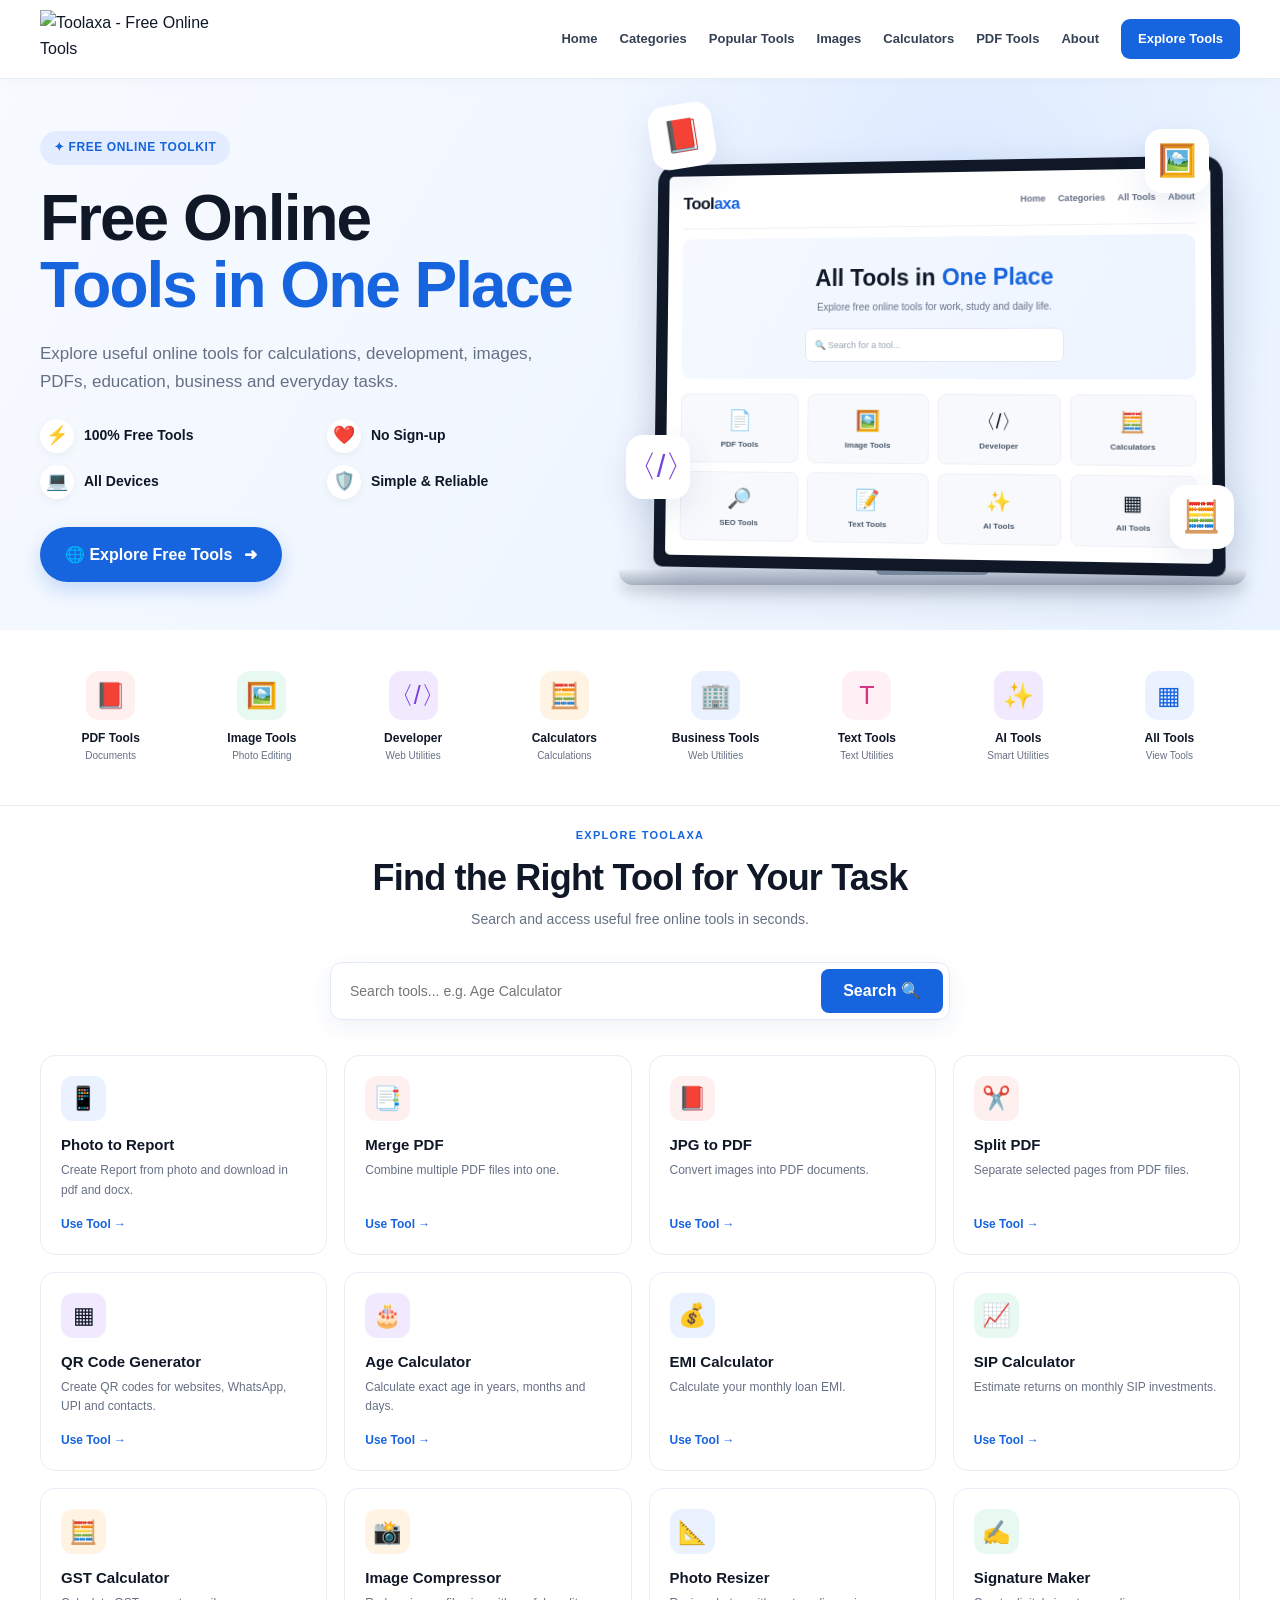
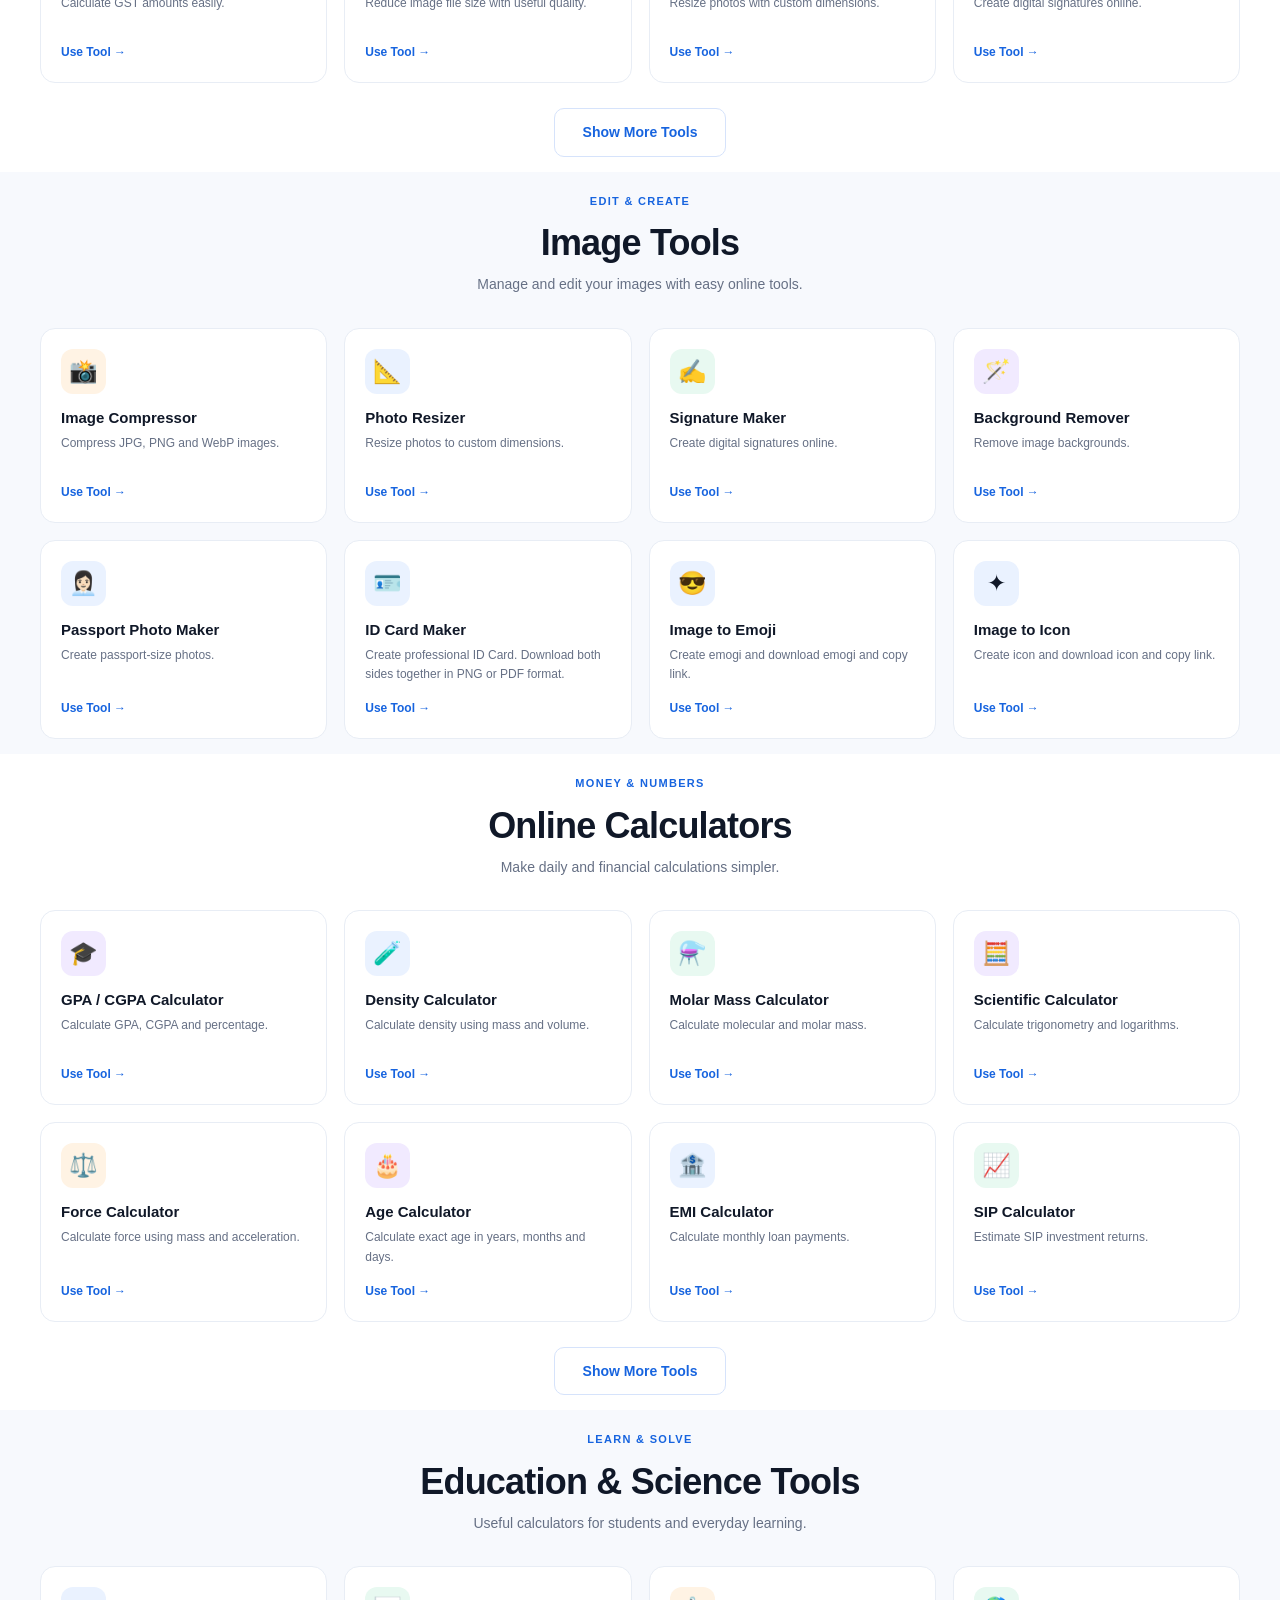
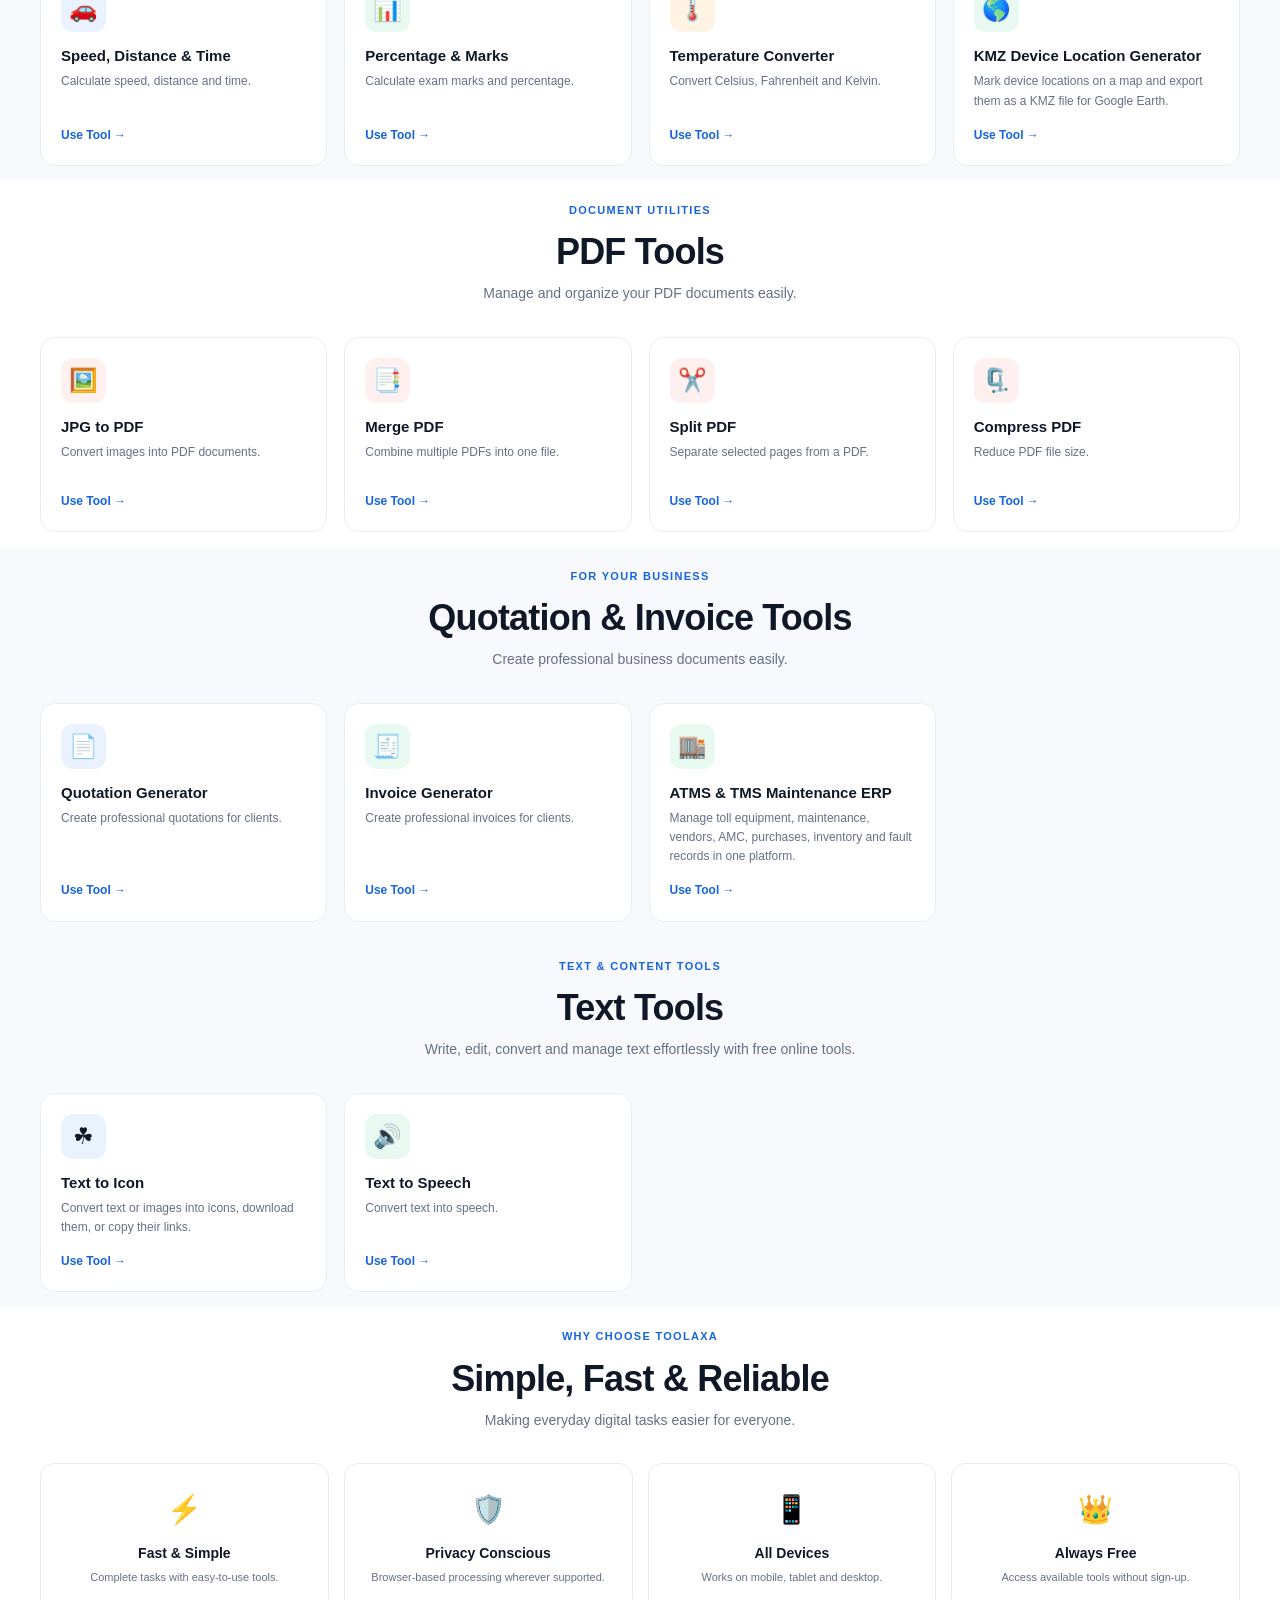
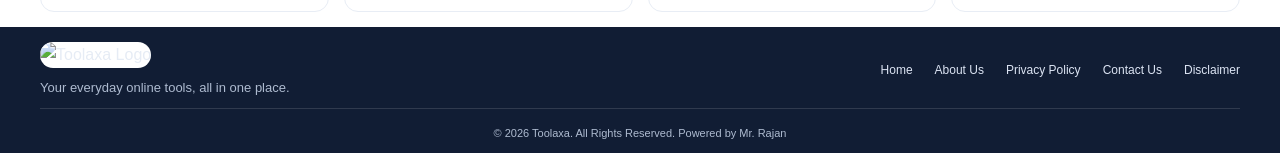
==== commit d389e5a8: "add atms-tms file" ====
--- a/index.html
+++ b/index.html
@@ -1412,6 +1412,12 @@
         <p>Create professional invoices for clients.</p>
         <span class="tool-link">Use Tool →</span>
       </a>
+      <a href="atms-tms.html" class="tool-card">
+          <div class="tool-icon color-green">🏬</div>
+          <h3>ATMS & TMS Maintenance ERP</h3>
+          <p>Manage toll equipment, maintenance, vendors, AMC, purchases, inventory and fault records in one platform.</p>
+          <span class="tool-link">Use Tool →</span>
+      </a>
 
     </div>
   </div>
@@ -1569,8 +1575,8 @@
   },
 
   "business-tools": {
-    mobile: 2,
-    desktop: 2
+    mobile: 4,
+    desktop: 8
   },
 
   "text-tools": {
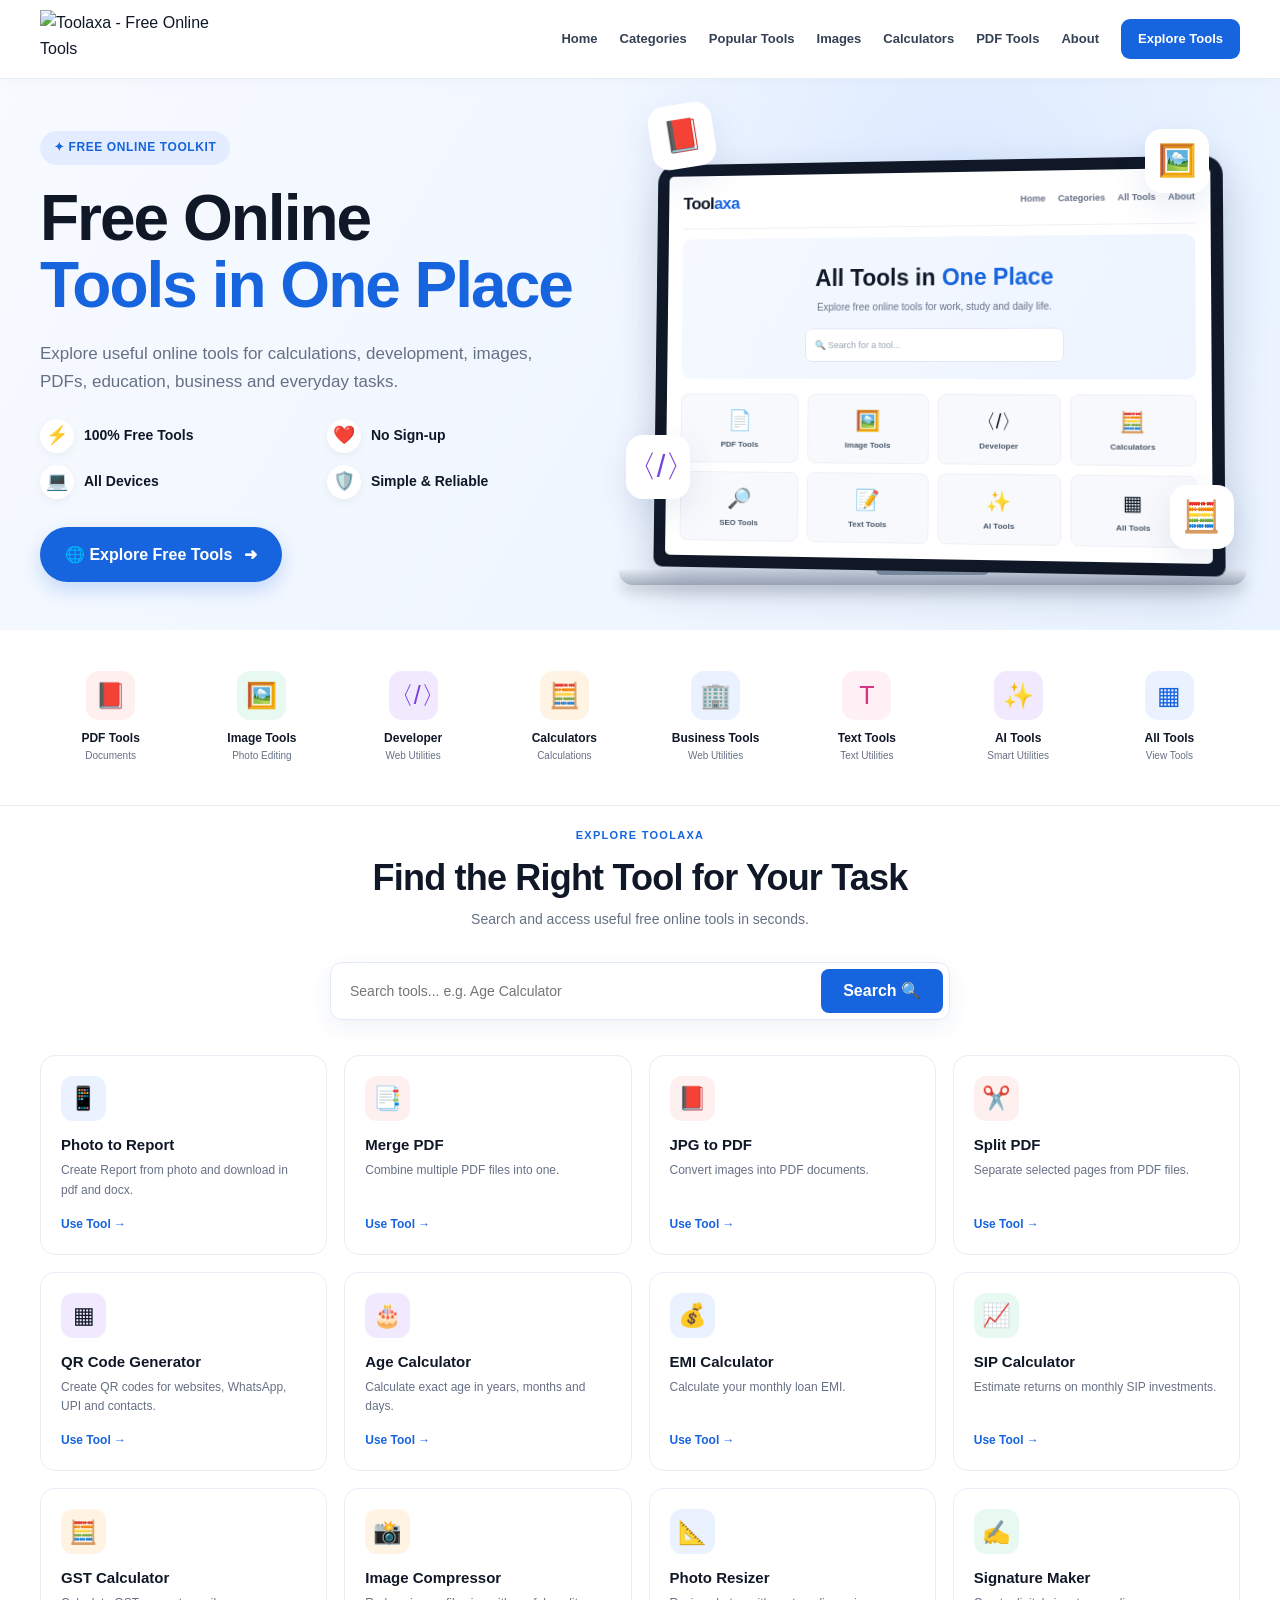
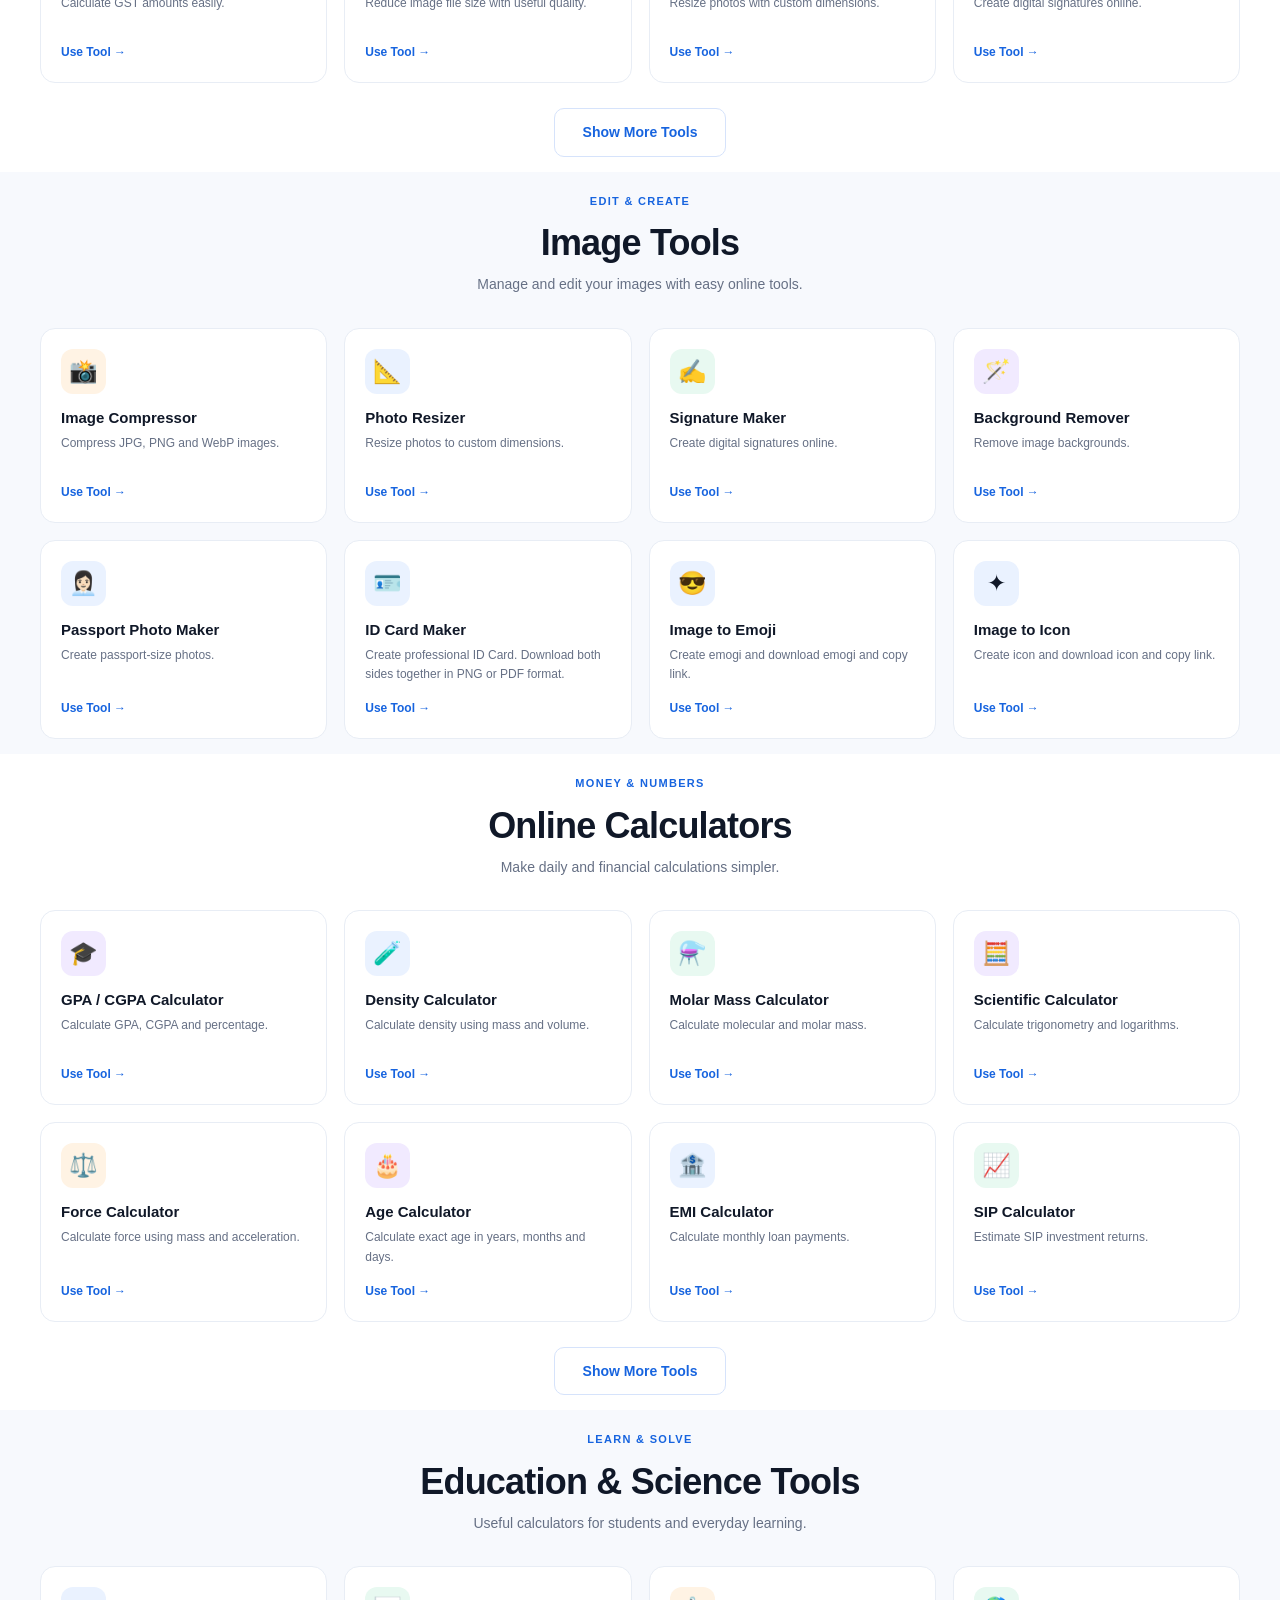
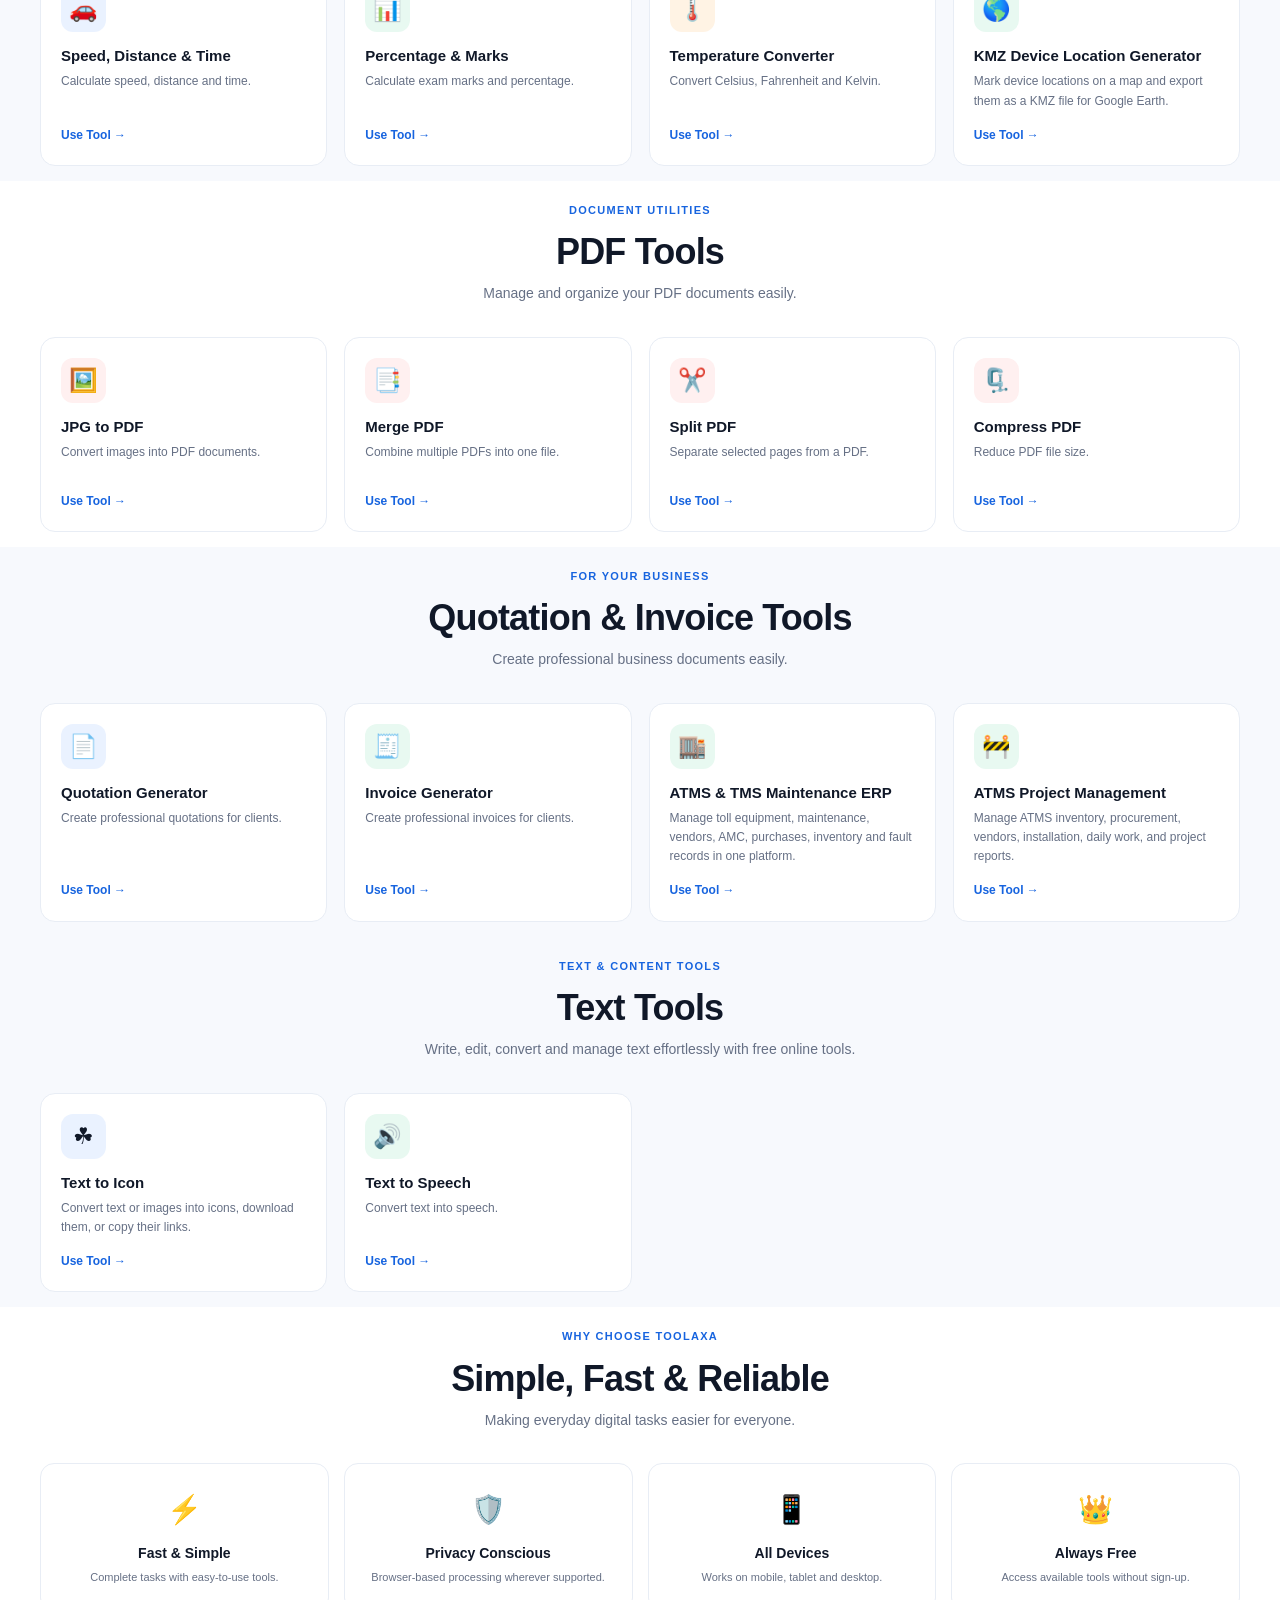
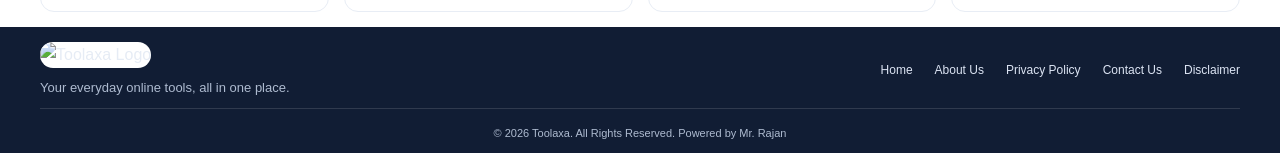
==== commit 6708e323: "add new file atms-project-management" ====
--- a/index.html
+++ b/index.html
@@ -1418,6 +1418,12 @@
           <p>Manage toll equipment, maintenance, vendors, AMC, purchases, inventory and fault records in one platform.</p>
           <span class="tool-link">Use Tool →</span>
       </a>
+          <a href="atms-project-management.html" class="tool-card">
+          <div class="tool-icon color-green">🚧</div>
+          <h3>ATMS Project Management</h3>
+          <p>Manage ATMS inventory, procurement, vendors, installation, daily work, and project reports.</p>
+          <span class="tool-link">Use Tool →</span>
+      </a>
 
     </div>
   </div>
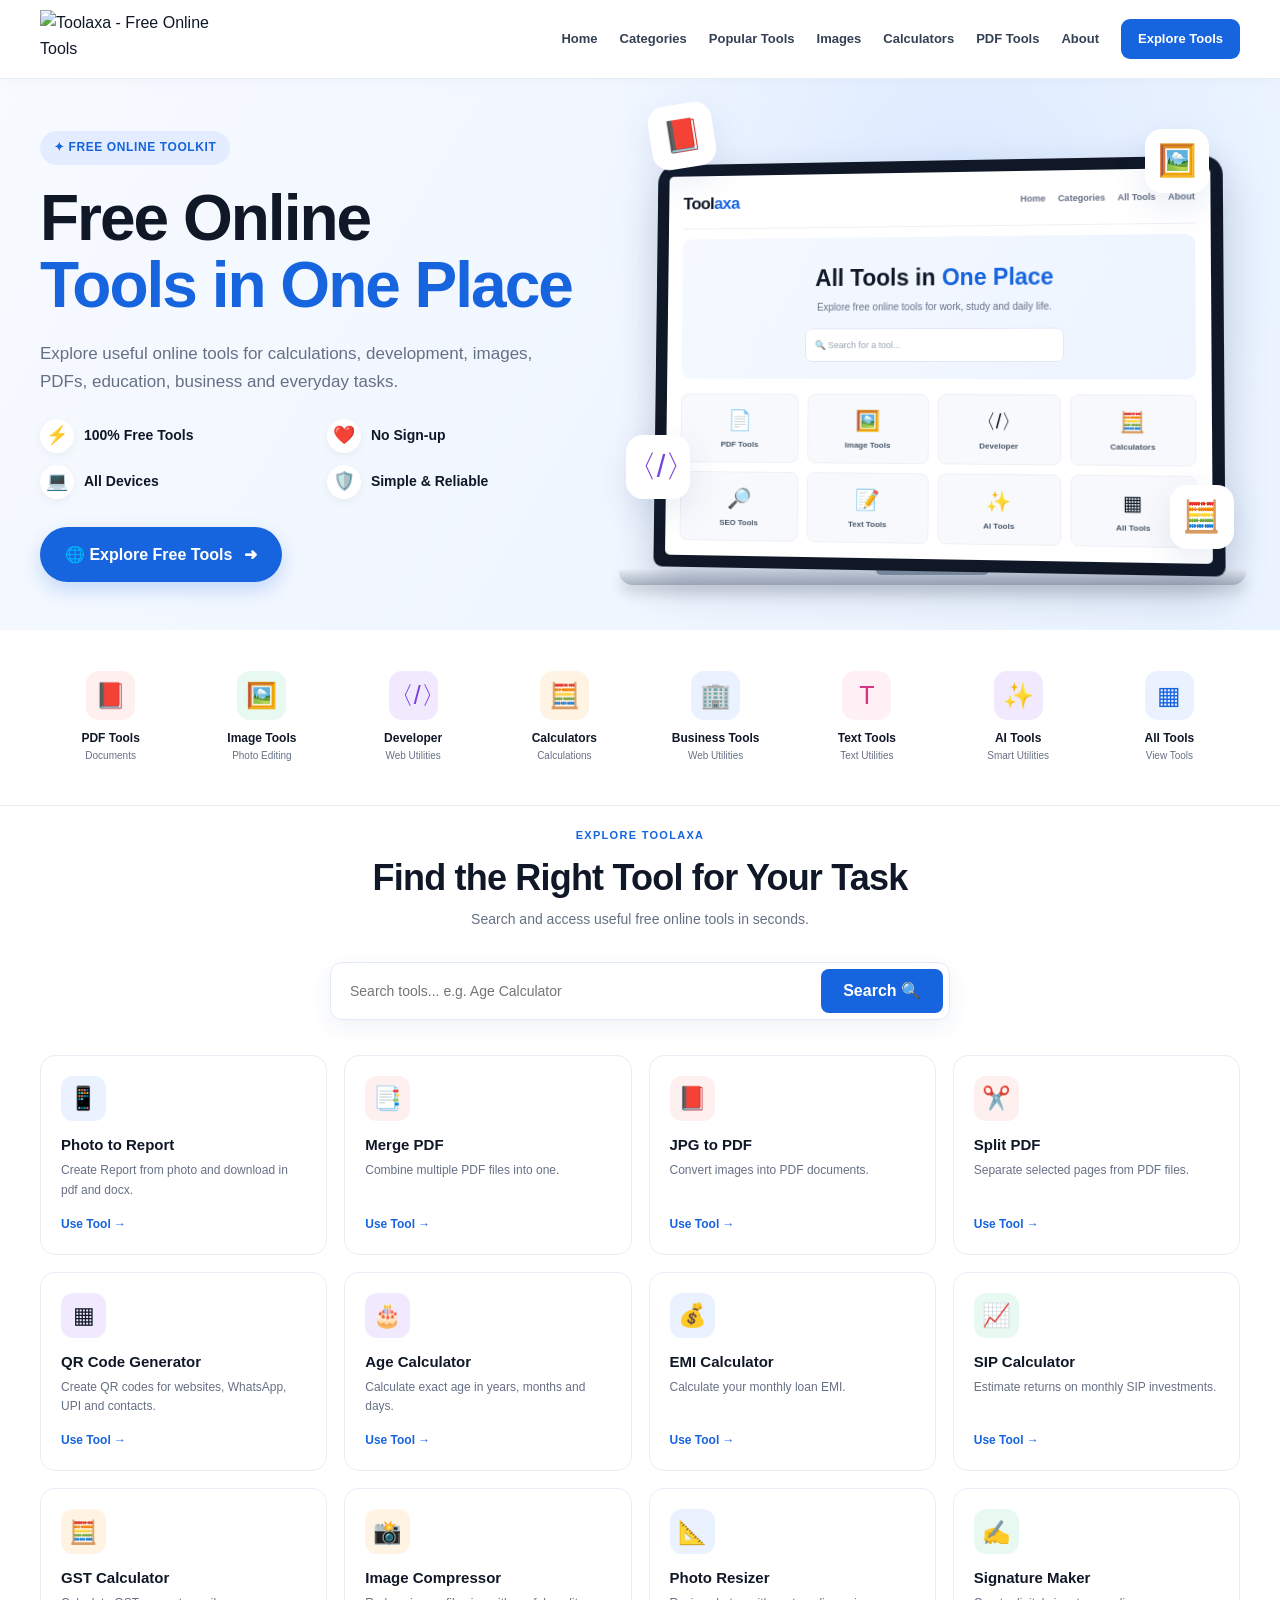
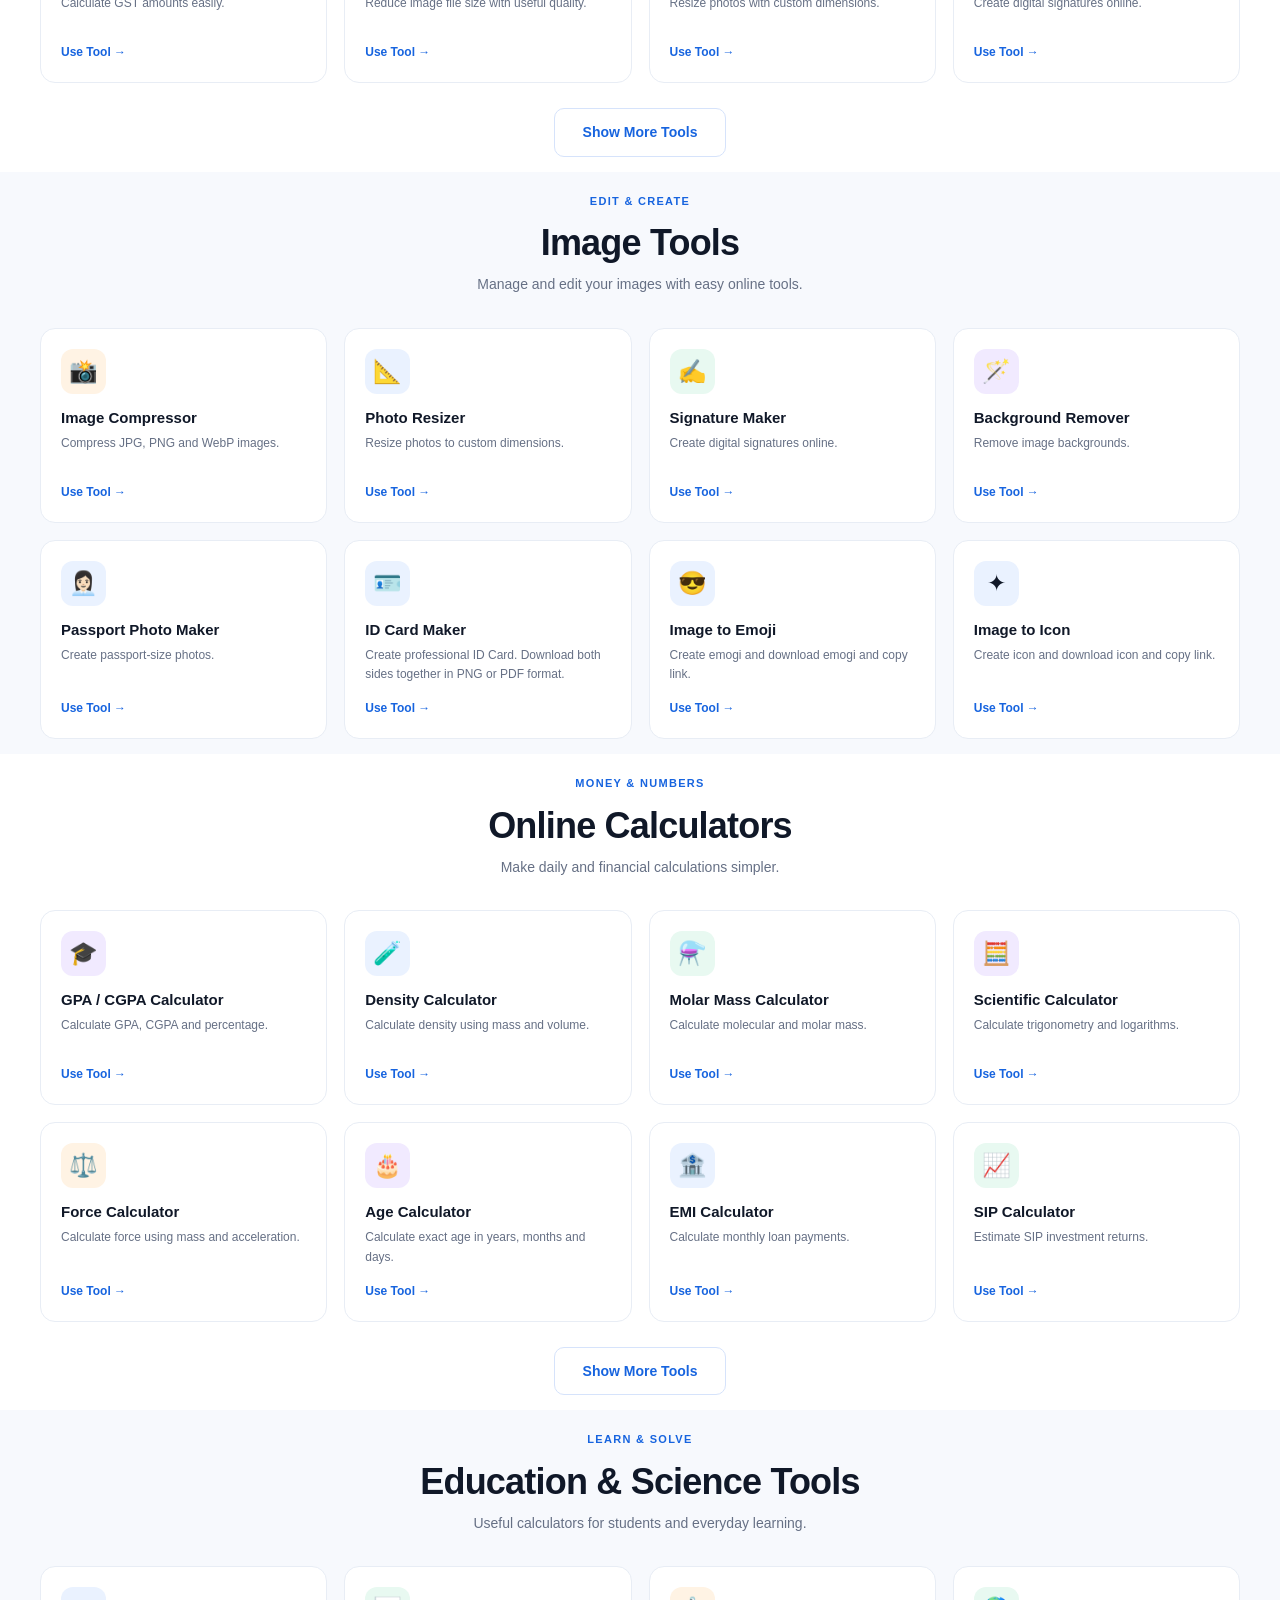
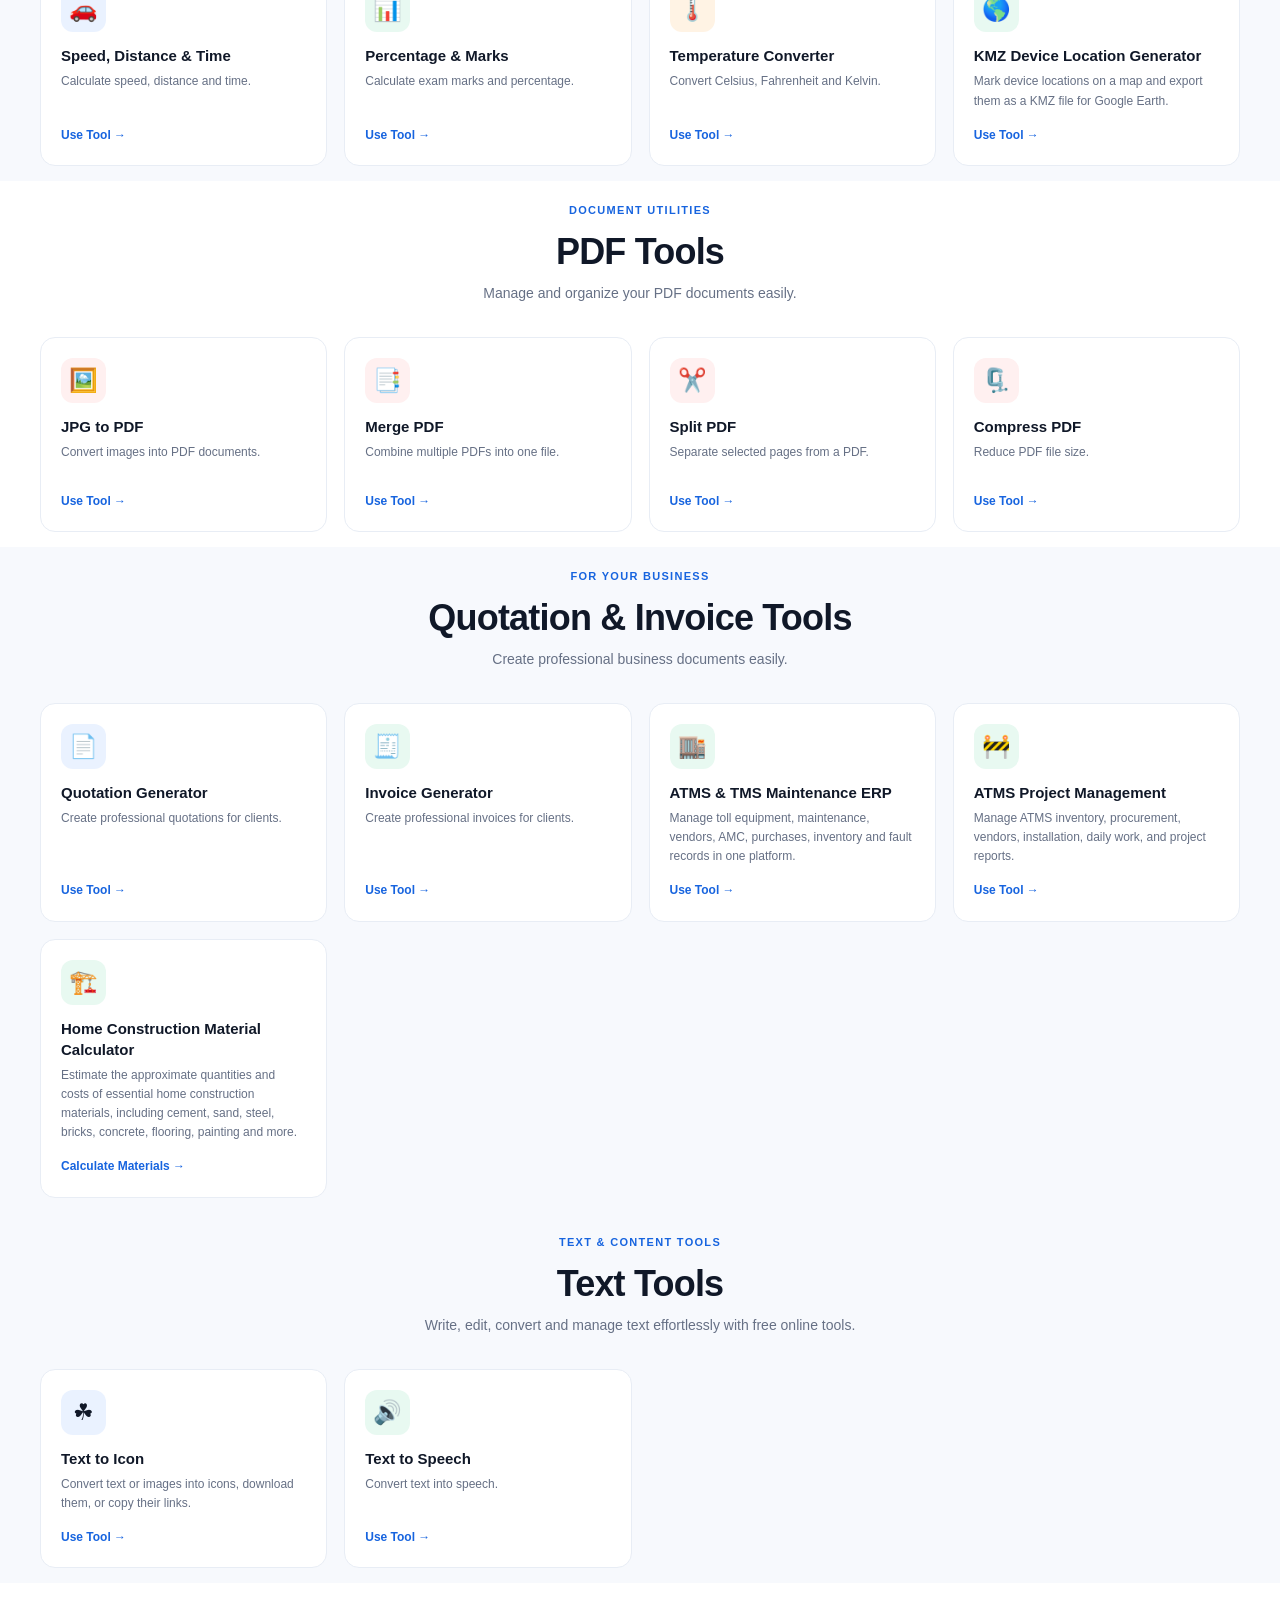
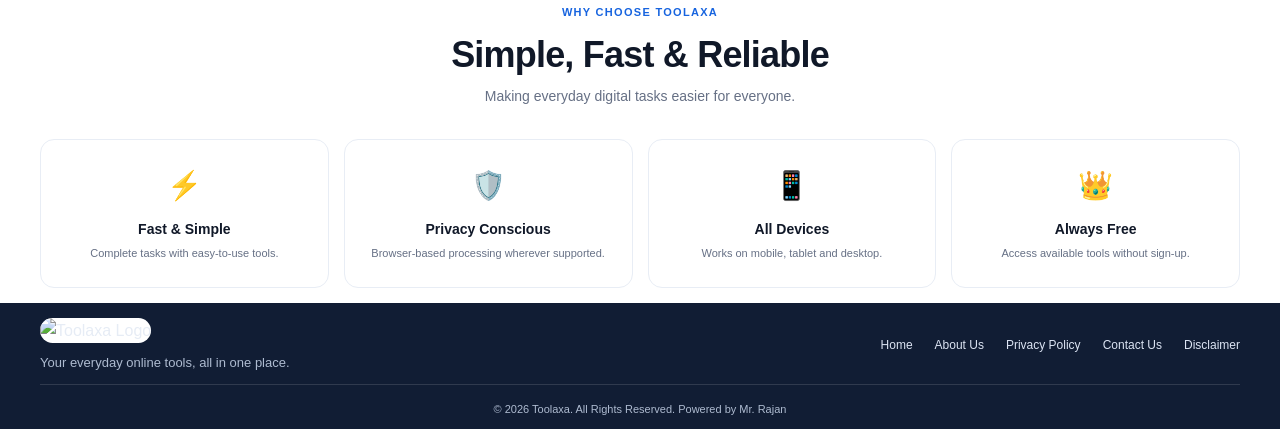
==== commit 6bdb325b: "add home construction calculator" ====
--- a/index.html
+++ b/index.html
@@ -1308,6 +1308,12 @@
         <p>Calculate your Body Mass Index.</p>
         <span class="tool-link">Use Tool →</span>
       </a>
+      <a href="tools/electricity-consumption-calculator.html" class="tool-card">
+          <div class="tool-icon color-green">⚡</div>
+          <h3>Electricity Consumption Calculator</h3>
+          <p>Calculate electricity consumption in units (kWh), estimate equipment-wise power usage, and calculate electricity bills.</p>
+          <span class="tool-link">Use Tool →</span>
+      </a>
     </div>
   </div>
 </section>
@@ -1418,13 +1424,22 @@
           <p>Manage toll equipment, maintenance, vendors, AMC, purchases, inventory and fault records in one platform.</p>
           <span class="tool-link">Use Tool →</span>
       </a>
-          <a href="atms-project-management.html" class="tool-card">
+      <a href="atms-project-management.html" class="tool-card">
           <div class="tool-icon color-green">🚧</div>
           <h3>ATMS Project Management</h3>
           <p>Manage ATMS inventory, procurement, vendors, installation, daily work, and project reports.</p>
           <span class="tool-link">Use Tool →</span>
       </a>
-
+      <a href="tools/home-construction-material-calculator.html" class="tool-card">
+        <div class="tool-icon color-green">🏗️</div>
+        <h3>Home Construction Material Calculator</h3>
+        <p>
+          Estimate the approximate quantities and costs of essential
+          home construction materials, including cement, sand, steel,
+          bricks, concrete, flooring, painting and more.
+        </p>
+        <span class="tool-link">Calculate Materials →</span>
+      </a>
     </div>
   </div>
 </section>
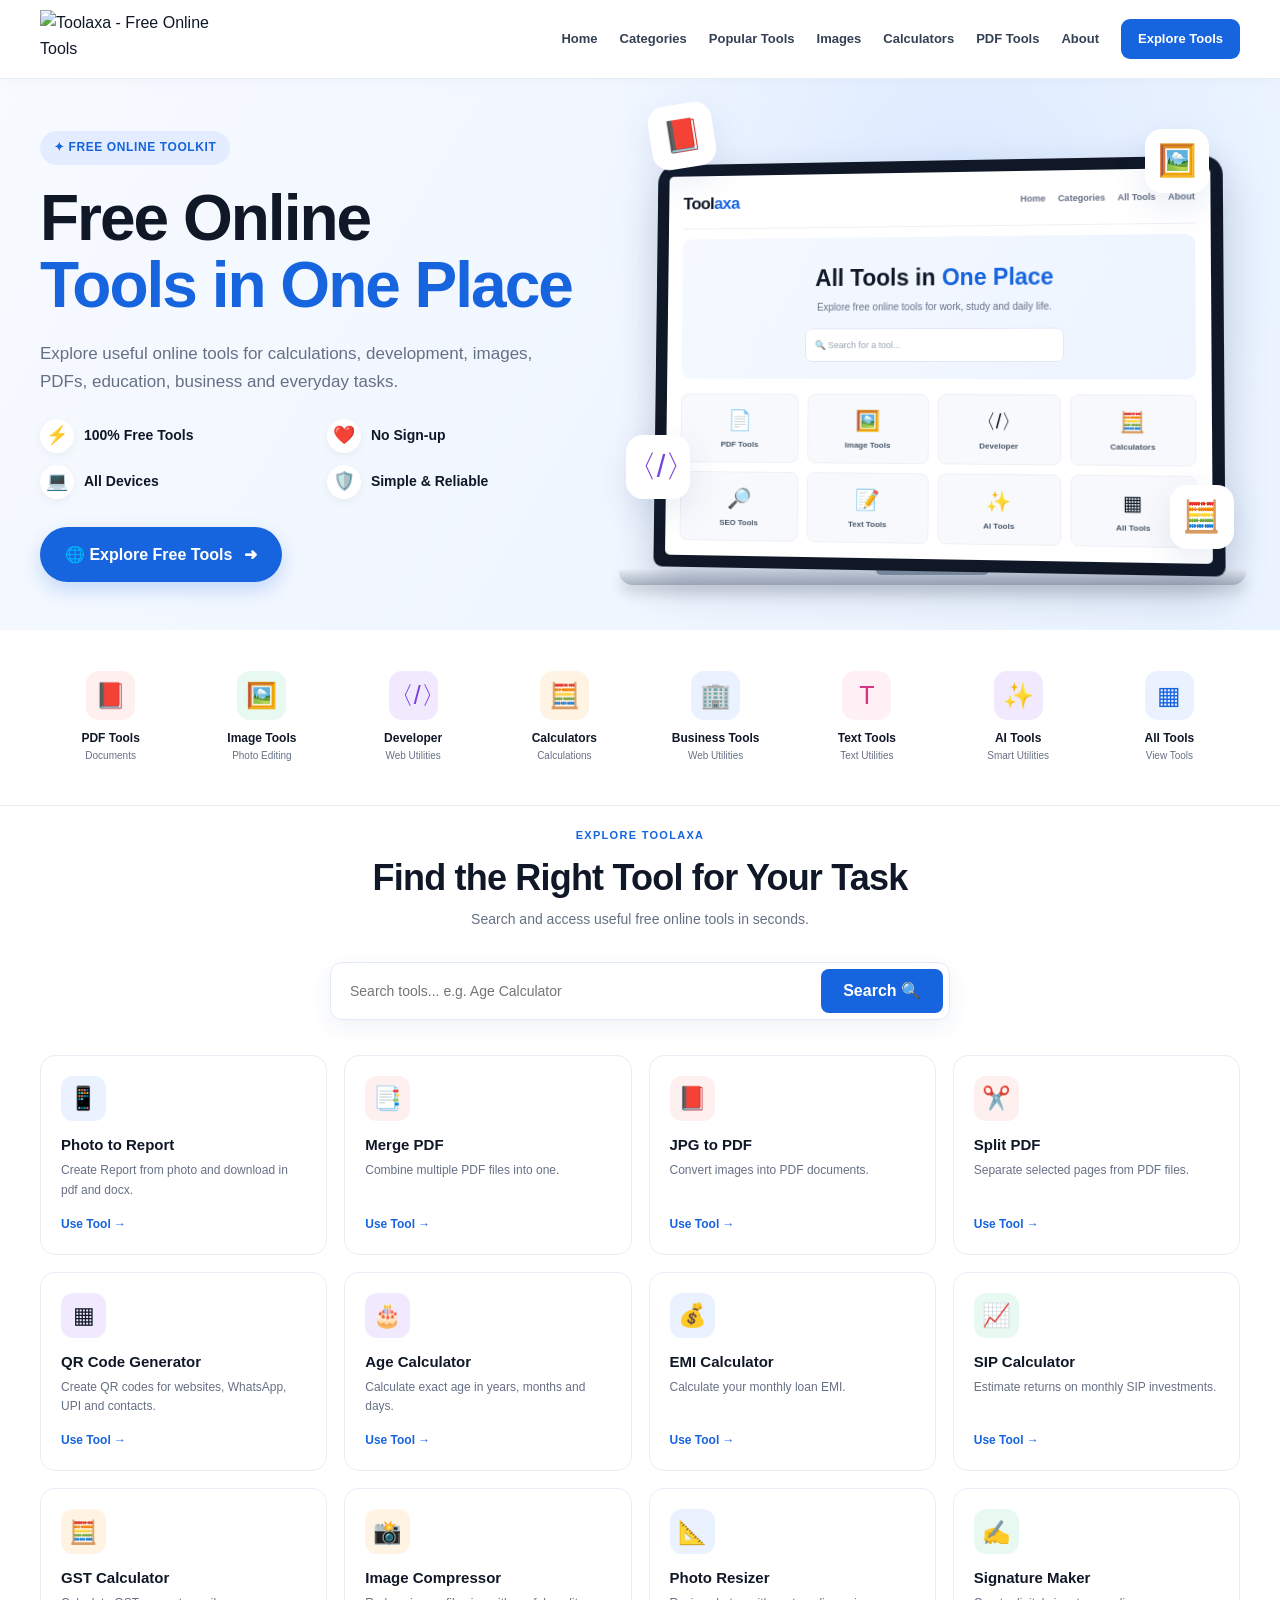
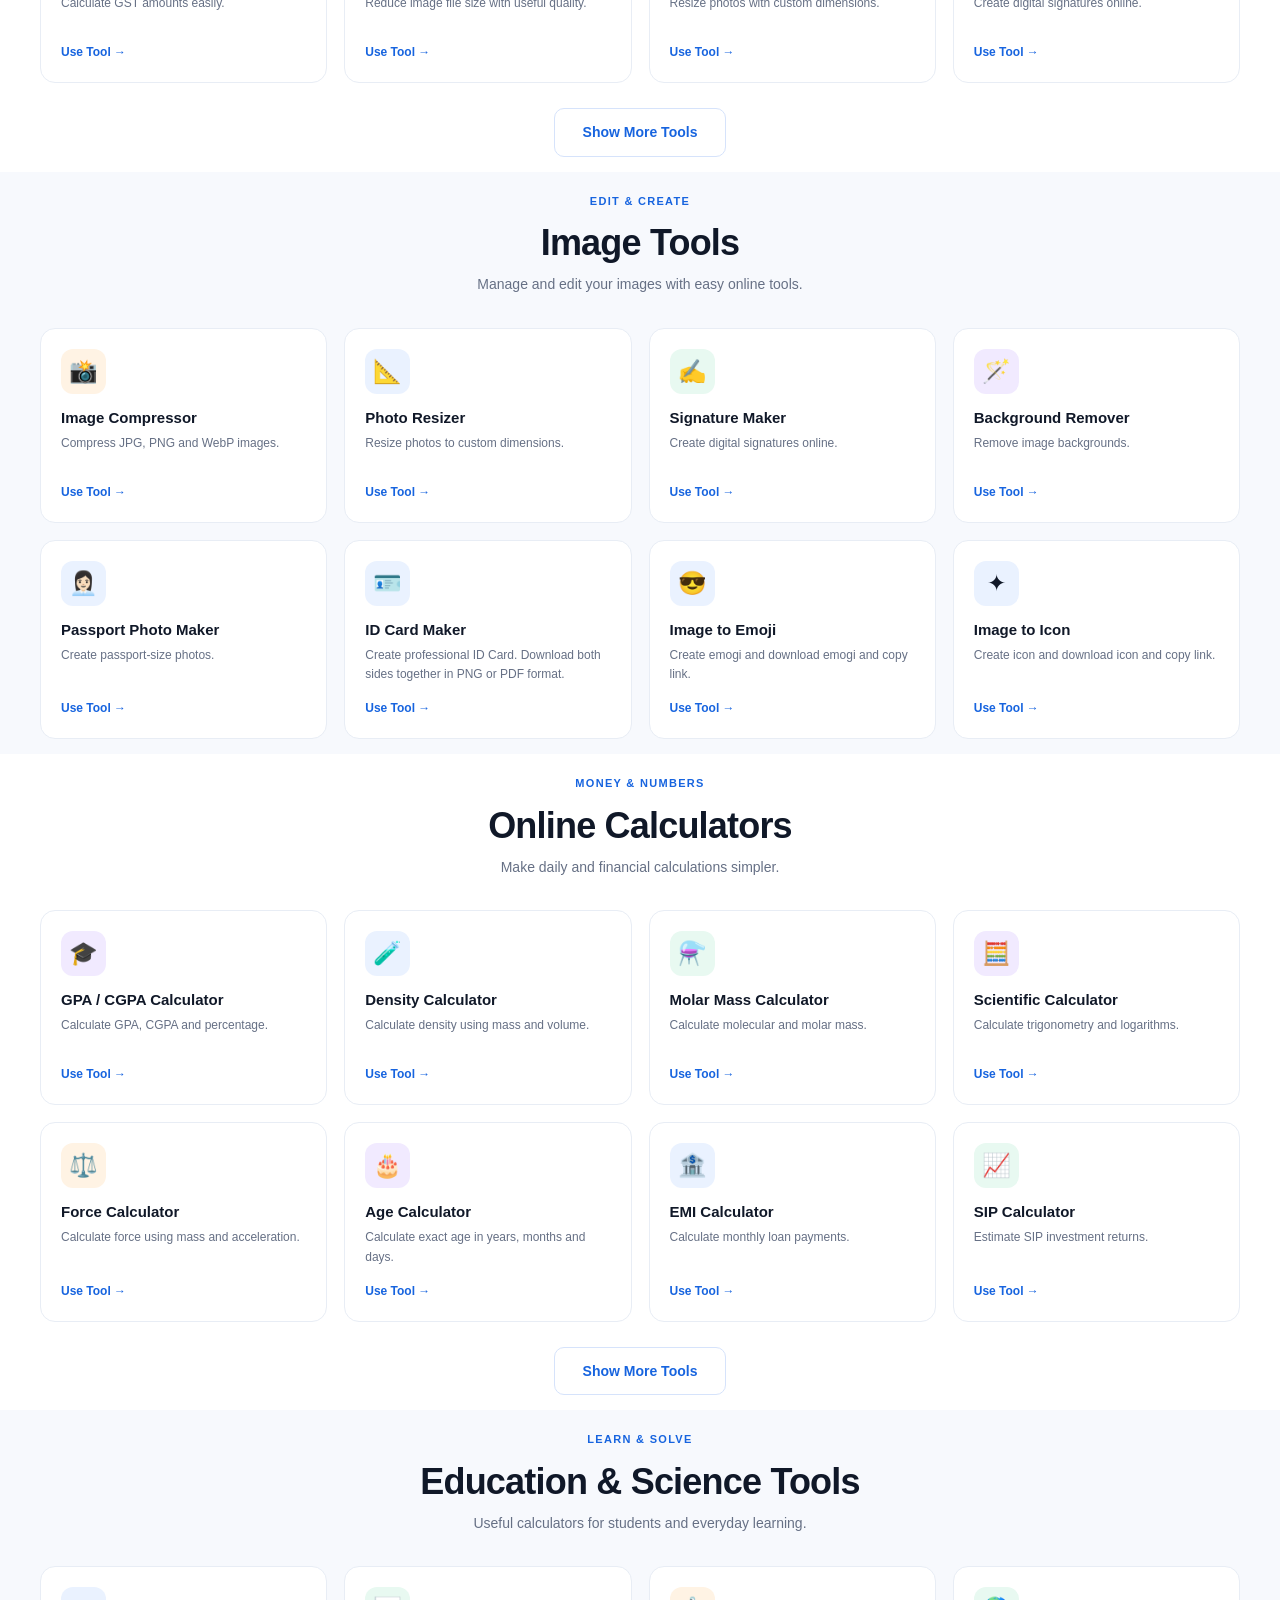
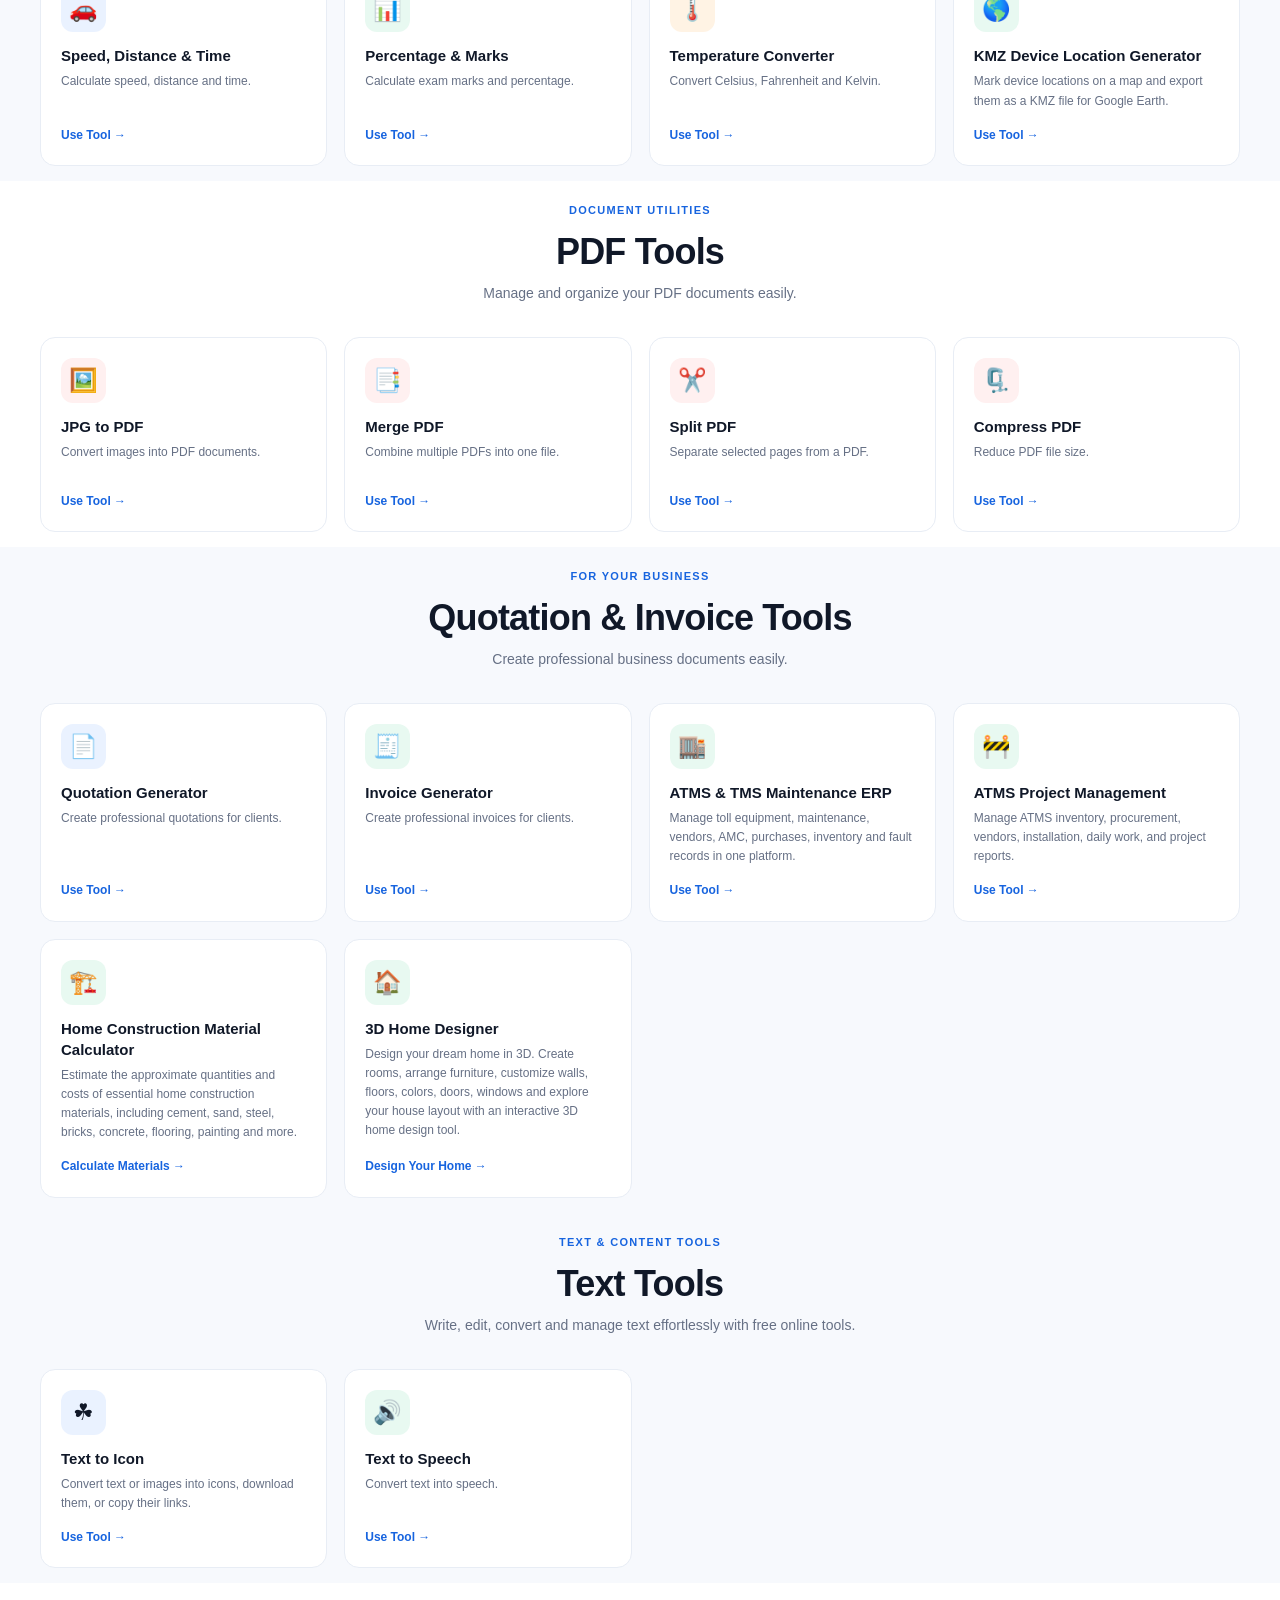
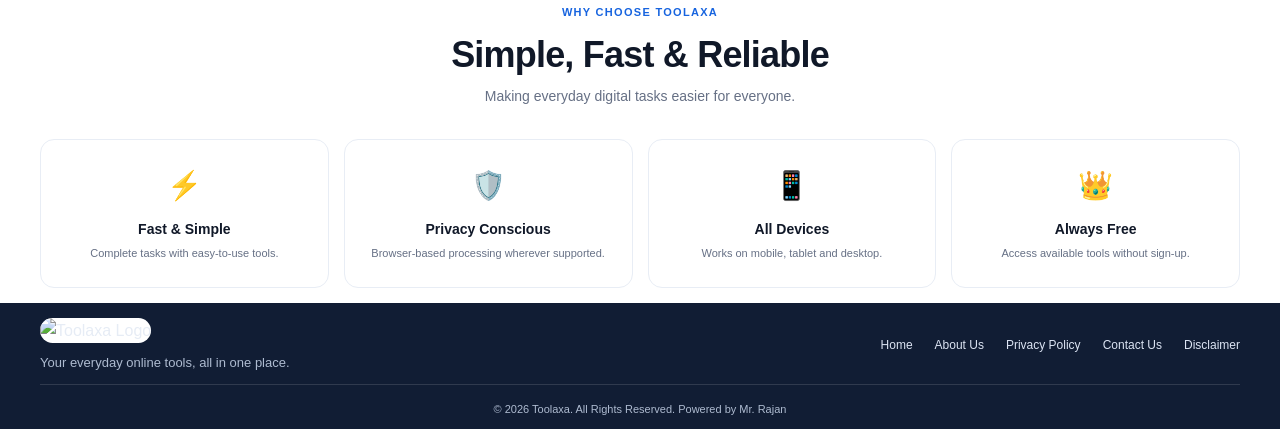
==== commit 51e20f8c: "add 3D house design" ====
--- a/index.html
+++ b/index.html
@@ -1440,6 +1440,17 @@
         </p>
         <span class="tool-link">Calculate Materials →</span>
       </a>
+      <a href="tools/house-designer.html" class="tool-card">
+          <div class="tool-icon color-green">🏠</div>
+          <h3>3D Home Designer</h3>
+          <p>
+              Design your dream home in 3D. Create rooms, arrange furniture,
+              customize walls, floors, colors, doors, windows and explore your
+              house layout with an interactive 3D home design tool.
+          </p>
+          <span class="tool-link">Design Your Home →</span>
+      </a>
+      
     </div>
   </div>
 </section>
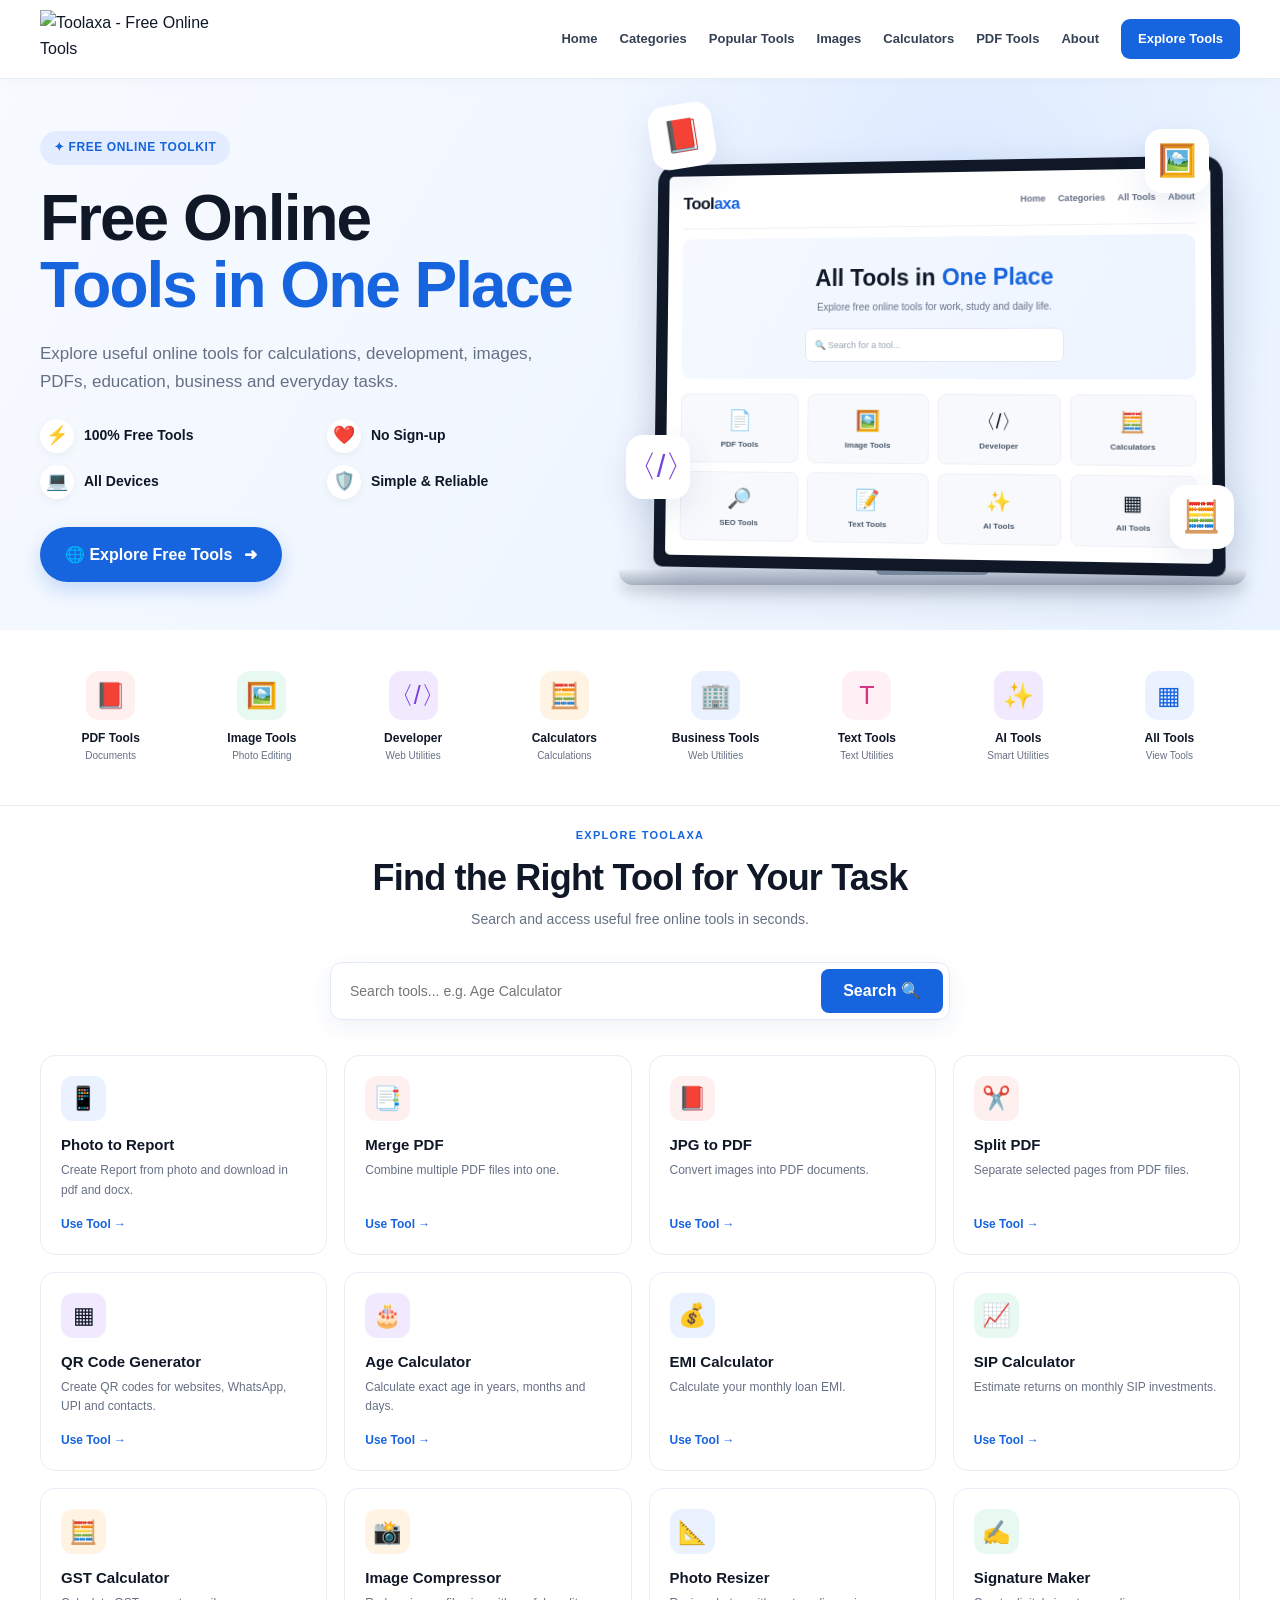
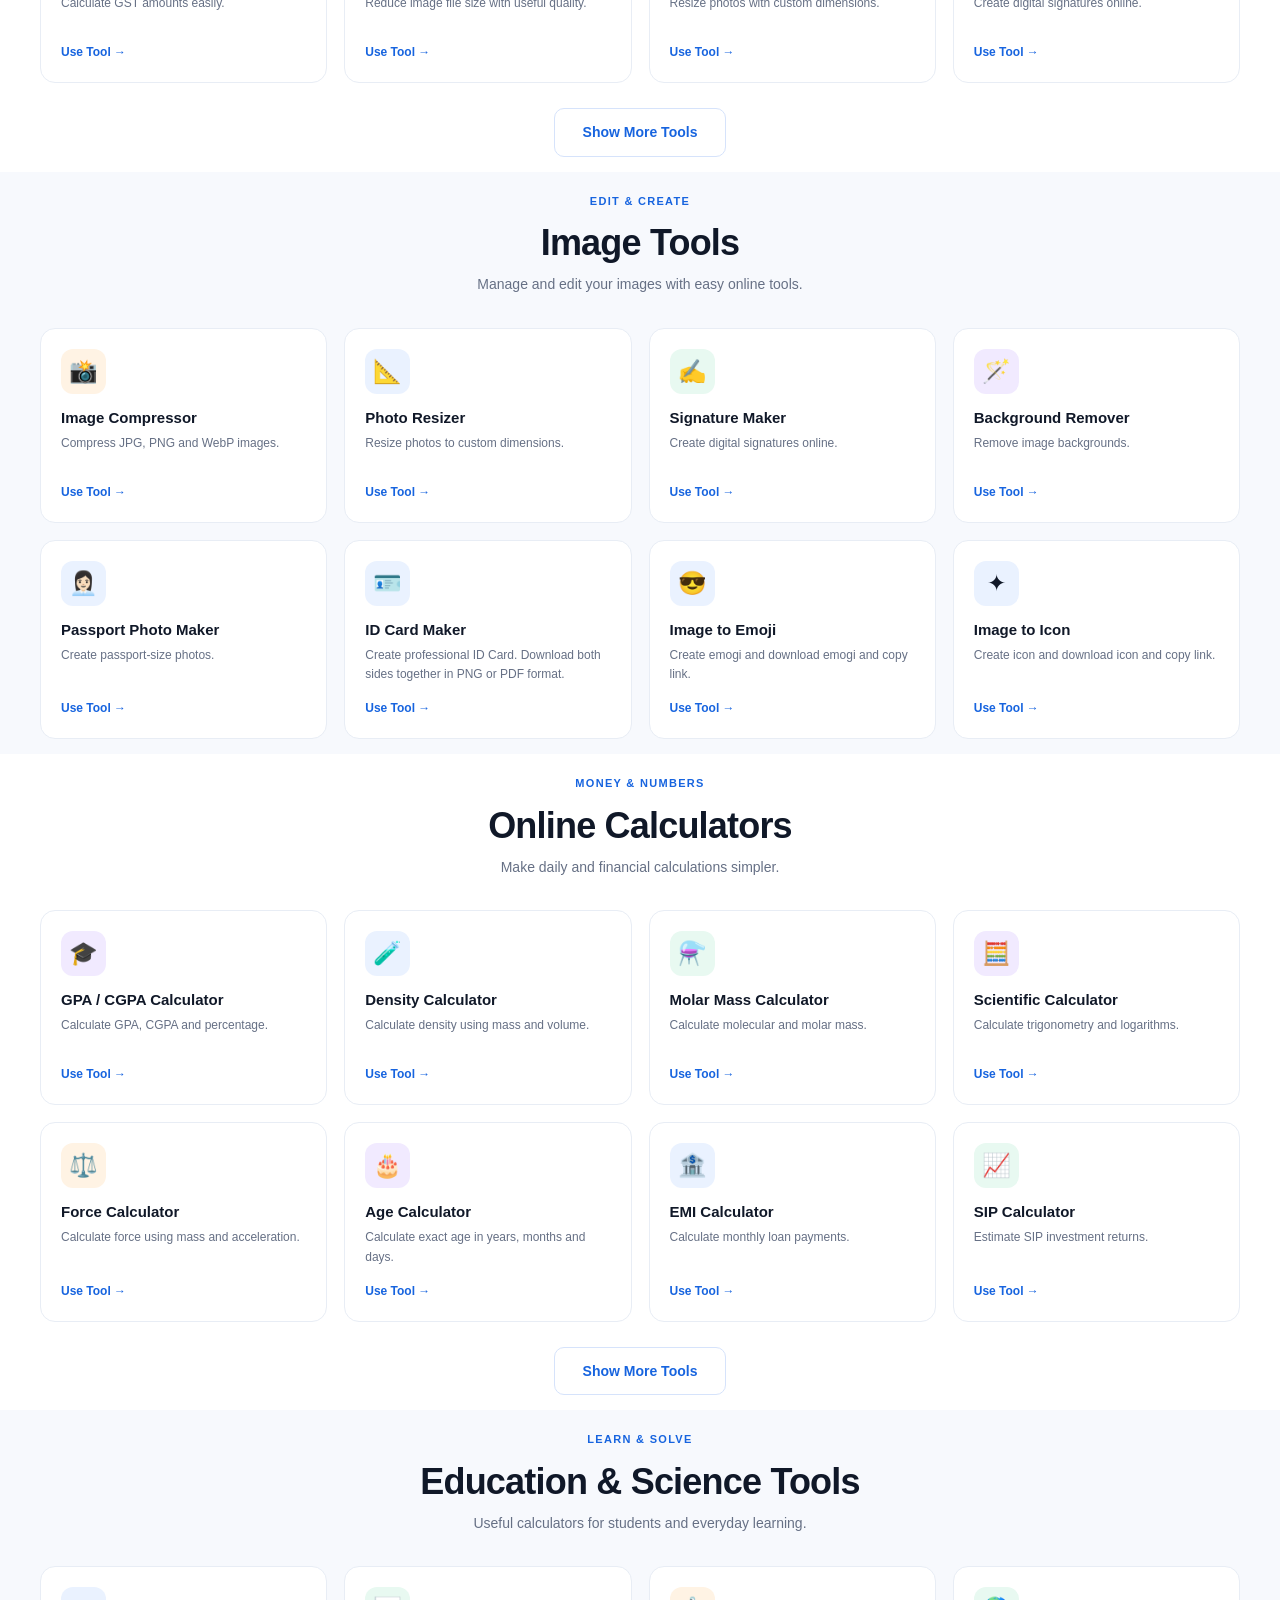
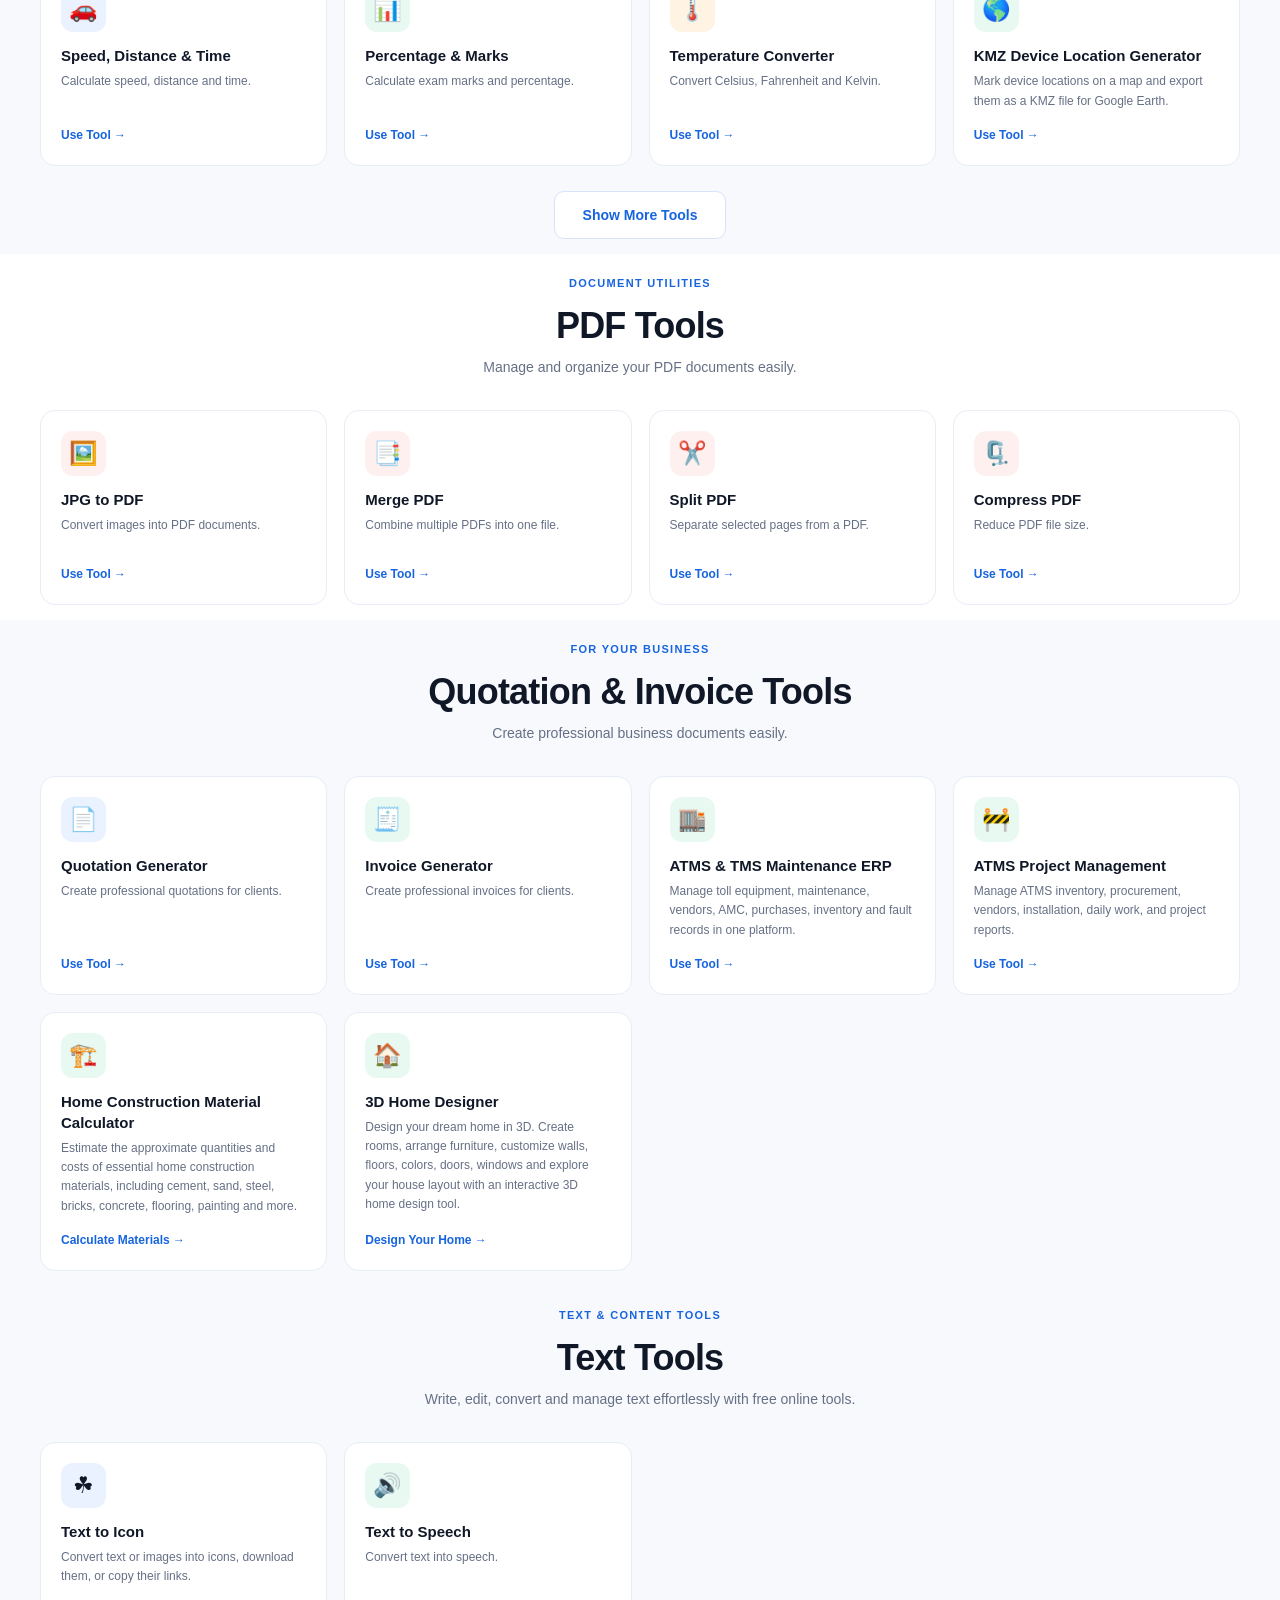
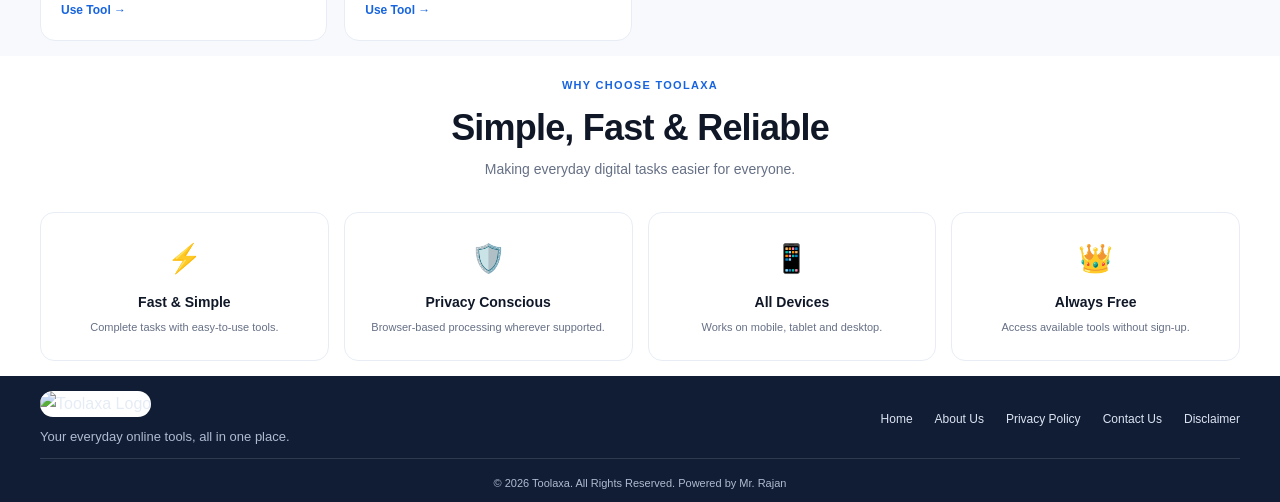
==== commit 9e4e983b: "add english fluency and unit converter" ====
--- a/index.html
+++ b/index.html
@@ -1352,6 +1352,24 @@
         <p>Mark device locations on a map and export them as a KMZ file for Google Earth.</p>
         <span class="tool-link">Use Tool →</span>
       </a>
+      <a href="tools/english-fluency.html" class="tool-card">
+        <div class="tool-icon color-blue">🗣️</div>
+        <h3>English Fluency Academy</h3>
+        <p>
+          Learn spoken English, professional communication,
+          vocabulary, business English, meetings, emails and travel conversations.
+        </p>
+        <div class="open-link">Start Learning →</div>
+      </a>
+      <a href="tools/unit-converter.html" class="tool-card">
+        <div class="tool-icon color-blue">📏</div>
+        <h3>Unit Converter</h3>
+        <p>
+          Convert length, weight, temperature, area, volume, speed,
+          time and other measurement units quickly and accurately.
+        </p>
+        <div class="open-link">Use Tool →</div>
+      </a>
     </div>
   </div>
 </section>
